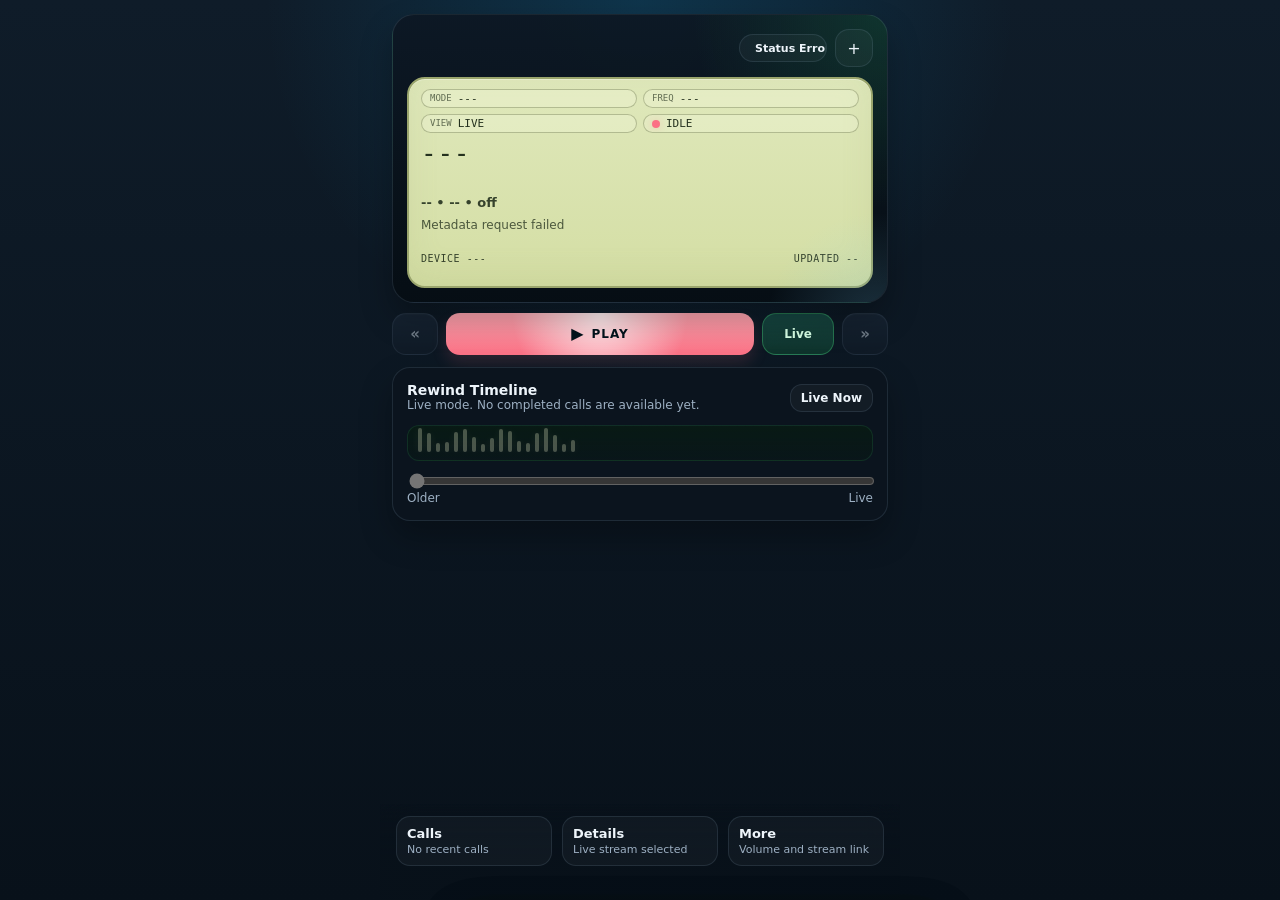
==== webui/m/index.html @ a63bd7bd "Add radio and mobile web UI framework" ====
﻿<!doctype html>
<html lang="en">
<head>
    <meta charset="utf-8">
    <meta name="viewport" content="width=device-width, initial-scale=1, viewport-fit=cover">
    <meta name="theme-color" content="#08111a">
    <meta name="apple-mobile-web-app-capable" content="yes">
    <meta name="apple-mobile-web-app-status-bar-style" content="black-translucent">
    <meta name="apple-mobile-web-app-title" content="Scanner Mobile">
    <link rel="manifest" href="/m/manifest.webmanifest">
    <title>Scanner Mobile</title>
    <style>
        @font-face {
            font-family: 'PixelSplitter';
            font-style: normal;
            font-display: swap;
            font-weight: 700;
            src: url('/fonts/PixelSplitter-Bold.ttf') format('truetype');
        }
        :root {
            color-scheme: dark;
            --bg: #08111a;
            --bg2: #0f1c29;
            --panel: rgba(12, 21, 31, 0.9);
            --panel-strong: rgba(7, 14, 22, 0.96);
            --line: rgba(124, 148, 173, 0.18);
            --text: #eef5fb;
            --muted: #9db0c3;
            --accent-strong: #0ea5e9;
            --live: #22c55e;
            --warn: #f59e0b;
            --bad: #fb7185;
            --replay: #93c5fd;
            --lcd: #d4dea4;
            --lcdb: #9aa56d;
            --lcdfg: #24311e;
            --shadow: 0 16px 32px rgba(0, 0, 0, 0.28);
            --radius-panel: 22px;
            --radius-card: 18px;
            --radius-control: 14px;
            --radius-chip: 12px;
            --safe-bottom: max(18px, env(safe-area-inset-bottom));
            --safe-top: max(14px, env(safe-area-inset-top));
        }
        * { box-sizing: border-box; -webkit-tap-highlight-color: transparent; }
        html, body {
            margin: 0;
            min-height: 100%;
            background: radial-gradient(circle at top, rgba(14, 165, 233, 0.18), transparent 34%), linear-gradient(180deg, var(--bg2), var(--bg));
            color: var(--text);
            font-family: system-ui, -apple-system, BlinkMacSystemFont, "Segoe UI", Roboto, "Helvetica Neue", Arial, sans-serif;
        }
        body { overflow-x: hidden; }
        button, input { font: inherit; }
        .app { min-height: 100vh; display: flex; flex-direction: column; width: min(100%, 520px); padding: var(--safe-top) 12px calc(120px + var(--safe-bottom)); margin: 0 auto; }
        .eyebrow, .mini-label { font-size: 11px; letter-spacing: 0.14em; text-transform: uppercase; color: var(--muted); }
        .hero {
            position: relative; padding: 14px; border-radius: var(--radius-panel); border: 1px solid var(--line);
            background: radial-gradient(circle at top right, rgba(34, 197, 94, 0.16), transparent 34%), linear-gradient(180deg, rgba(13, 24, 36, 0.96), rgba(6, 13, 20, 0.96));
            box-shadow: var(--shadow); overflow: hidden;
        }
        .hero::after {
            content: ""; position: absolute; inset: auto -20% -45% auto; width: 220px; height: 220px; border-radius: 50%;
            background: radial-gradient(circle, rgba(125, 211, 252, 0.18), transparent 70%); pointer-events: none;
        }
        .hero-top { display: flex; justify-content: flex-end; gap: 8px; align-items: center; margin-bottom: 10px; flex-wrap: wrap; }
        .hero-actions { display: flex; align-items: center; gap: 8px; margin-left: auto; min-width: 0; }
        .badge {
            display: inline-flex; align-items: center; gap: 6px; min-height: 28px; max-width: 88px; padding: 0 9px; border-radius: 14px;
            border: 1px solid var(--line); background: rgba(255, 255, 255, 0.035); color: var(--text); font-size: 11px; font-weight: 700; line-height: 1;
            overflow: hidden; white-space: nowrap; text-overflow: ellipsis;
        }
        .badge-dot { width: 10px; height: 10px; border-radius: 50%; background: #526274; }
        .badge.is-live .badge-dot { background: var(--live); box-shadow: 0 0 14px rgba(34, 197, 94, 0.5); }
        .badge.is-replay .badge-dot { background: var(--replay); box-shadow: 0 0 14px rgba(147, 197, 253, 0.42); }
        .badge.is-paused .badge-dot { background: var(--warn); box-shadow: 0 0 14px rgba(245, 158, 11, 0.42); }
        .badge.is-offline .badge-dot { background: var(--bad); box-shadow: 0 0 14px rgba(251, 113, 133, 0.32); }
        .icon-btn, .ghost-btn, .fab, .sheet-action, .call-row { appearance: none; border: 0; color: inherit; }
        .icon-btn, .ghost-btn, .sheet-action { border-radius: var(--radius-control); border: 1px solid var(--line); background: rgba(255, 255, 255, 0.035); cursor: pointer; }
        .icon-btn { width: 38px; height: 38px; display: inline-flex; align-items: center; justify-content: center; font-size: 16px; flex: 0 0 auto; }
        .hero-body { display: grid; gap: 10px; min-width: 0; }
        .lcdshell {
            background: linear-gradient(180deg, #dfe8bb, var(--lcd));
            color: var(--lcdfg);
            border: 2px solid var(--lcdb);
            border-radius: 18px;
            box-shadow: inset 0 1px 0 rgba(255, 255, 255, 0.3), inset 0 -10px 30px rgba(154, 165, 109, 0.15);
            padding: 10px 12px 11px;
            display: grid;
            grid-template-rows: auto 92px 42px;
            min-width: 0;
            overflow: hidden;
        }
        .lcdtop, .lcdbottom {
            display: flex; align-items: center; justify-content: space-between; gap: 8px; min-width: 0;
            font-family: "PixelSplitter", Consolas, "Lucida Console", monospace;
            text-transform: uppercase;
        }
        .lcdtop { margin-bottom: 8px; }
        .lcdbottom { margin-top: 8px; font-size: 10px; letter-spacing: 0.05em; opacity: 0.9; }
        .lcdbottom > div { min-width: 0; overflow: hidden; text-overflow: ellipsis; white-space: nowrap; }
        .lcdchips { display: grid; grid-template-columns: repeat(2, minmax(0, 1fr)); gap: 6px; width: 100%; min-width: 0; }
        .lcdchip {
            display: inline-flex; align-items: center; gap: 6px; min-width: 0; width: 100%;
            padding: 3px 8px; border-radius: 10px; border: 1px solid rgba(108, 118, 74, 0.42);
            background: rgba(247, 250, 226, 0.28); font-family: "PixelSplitter", Consolas, monospace;
            white-space: nowrap; overflow: hidden; text-overflow: ellipsis; line-height: 1;
        }
        .lcdchip .tiny { font-size: 9px; opacity: 0.68; flex: 0 0 auto; }
        .lcdchip .value { font-size: 11px; overflow: hidden; text-overflow: ellipsis; white-space: nowrap; min-width: 0; }
        .lcdchip.mode .value { max-width: 7ch; }
        .lcdchip.freq .value { max-width: 8ch; }
        .lcdchip.system .value { max-width: 7ch; }
        .lcdchip.stream .value { max-width: 4ch; }
        .lcdchip .dot { width: 8px; height: 8px; border-radius: 99px; background: #55634a; flex: 0 0 auto; }
        .lcdchip.stream.live .dot { background: var(--live); box-shadow: 0 0 10px rgba(34, 197, 94, 0.45); }
        .lcdchip.stream.replay .dot { background: var(--replay); box-shadow: 0 0 10px rgba(147, 197, 253, 0.38); }
        .lcdchip.stream.paused .dot { background: var(--warn); box-shadow: 0 0 10px rgba(245, 158, 11, 0.38); }
        .lcdchip.stream.offline .dot { background: var(--bad); box-shadow: 0 0 10px rgba(251, 113, 133, 0.32); }
        .channel { display: grid; gap: 6px; grid-template-rows: 48px 16px 16px; min-height: 0; min-width: 0; }
        .channel-name {
            font-family: "PixelSplitter", Consolas, monospace; font-size: clamp(18px, 5.8vw, 26px); line-height: 0.95;
            letter-spacing: 0.03em; text-transform: uppercase; overflow: hidden; overflow-wrap: anywhere; display: -webkit-box;
            -webkit-box-orient: vertical; -webkit-line-clamp: 2; line-clamp: 2; min-height: 1.9em; max-height: 1.9em;
            width: 100%;
        }
        .now-playing { font-size: 13px; line-height: 16px; height: 16px; color: var(--text); white-space: nowrap; overflow: hidden; text-overflow: ellipsis; width: 100%; }
        .subline { color: var(--muted); font-size: 12px; line-height: 16px; height: 16px; white-space: nowrap; overflow: hidden; text-overflow: ellipsis; width: 100%; }
        .lcdshell .now-playing { color: rgba(36, 49, 30, 0.9); font-weight: 600; }
        .lcdshell .subline { color: rgba(36, 49, 30, 0.78); }
        .pill-row { display: flex; gap: 8px; flex-wrap: wrap; }
        .pill { display: inline-flex; align-items: center; min-height: 30px; min-width: 0; max-width: 100%; padding: 0 10px; border-radius: var(--radius-chip); border: 1px solid var(--line); background: rgba(255, 255, 255, 0.035); font-size: 12px; color: var(--muted); overflow: hidden; }
        .pill strong { color: var(--text); margin-left: 6px; font-weight: 700; min-width: 0; overflow: hidden; text-overflow: ellipsis; white-space: nowrap; max-width: 17ch; display: inline-block; }
        .hero-meta { display: grid; gap: 6px; min-width: 0; }
        .control-stack { margin-top: 10px; display: grid; gap: 12px; }
        .transport {
            display: grid; grid-template-columns: 46px minmax(0, 1fr) 72px 46px; gap: 8px; align-items: stretch;
        }
        .transport-btn {
            min-height: 42px; min-width: 0; border-radius: var(--radius-control); border: 1px solid var(--line); background: rgba(255, 255, 255, 0.035);
            color: var(--text); cursor: pointer; font-weight: 700; font-size: 12px;
        }
        .transport-btn.nav-btn {
            background: linear-gradient(180deg, rgba(36, 51, 70, 0.74), rgba(20, 30, 42, 0.92));
            border-color: rgba(125, 148, 173, 0.28);
            color: #dbe7f3;
            font-size: 15px;
            box-shadow: inset 0 1px 0 rgba(255, 255, 255, 0.03);
        }
        .transport-btn:disabled { opacity: 0.45; cursor: not-allowed; }
        .transport-btn.live-btn.is-active {
            background: linear-gradient(180deg, rgba(52, 211, 153, 0.24), rgba(34, 197, 94, 0.16));
            border-color: rgba(74, 222, 128, 0.35);
            color: #d7ffe6;
        }
        .fab {
            min-height: 42px; min-width: 0; width: 100%; padding: 0 12px; border-radius: var(--radius-control); display: inline-flex; justify-content: center; align-items: center; gap: 8px;
            cursor: pointer; color: #02131c; background: linear-gradient(180deg, #8fdcff, #48bdf0);
            box-shadow: 0 6px 14px rgba(14, 165, 233, 0.14); border: 0;
        }
        .fab-label { font-size: 12px; font-weight: 800; letter-spacing: 0.08em; text-transform: uppercase; }
        .fab-glyph { font-size: 16px; line-height: 1; margin-left: 0; }
        .fab.is-paused { background: radial-gradient(circle at top, rgba(255, 255, 255, 0.85), rgba(255, 255, 255, 0) 55%), linear-gradient(180deg, #f7ca71, #f59e0b); box-shadow: 0 8px 16px rgba(245, 158, 11, 0.16); }
        .fab.is-offline { background: radial-gradient(circle at top, rgba(255, 255, 255, 0.82), rgba(255, 255, 255, 0) 55%), linear-gradient(180deg, #fda4af, #fb7185); box-shadow: 0 8px 16px rgba(251, 113, 133, 0.14); }
        .slider-card { padding: 14px; border-radius: var(--radius-card); border: 1px solid var(--line); background: var(--panel); box-shadow: var(--shadow); min-width: 0; overflow: hidden; }
        .slider-top, .slider-bottom { display: flex; align-items: center; justify-content: space-between; gap: 10px; min-width: 0; }
        .slider-top { margin-bottom: 12px; }
        .slider-top > div:first-child { min-width: 0; flex: 1 1 auto; }
        .slider-title { font-size: 14px; font-weight: 700; }
        .slider-caption { color: var(--muted); font-size: 12px; line-height: 1.25; white-space: nowrap; overflow: hidden; text-overflow: ellipsis; }
        .slider-value { text-align: right; font-size: 13px; font-weight: 700; color: var(--text); flex: 0 0 auto; }
        .slider-badge {
            flex: 0 0 auto; min-width: 68px; max-width: 88px; text-align: center; border-radius: var(--radius-chip); padding: 6px 10px;
            border: 1px solid var(--line); background: rgba(255, 255, 255, 0.035); color: var(--text); font-size: 12px; font-weight: 700;
        }
        .timeline-shell { display: grid; gap: 10px; }
        .timeline-notches {
            height: 36px; padding: 8px 10px; border-radius: 12px; border: 1px solid rgba(74, 222, 128, 0.12);
            background: linear-gradient(180deg, rgba(8, 27, 20, 0.9), rgba(9, 23, 24, 0.72));
            display: flex; align-items: flex-end; gap: 5px; overflow: hidden;
        }
        .timeline-notch {
            width: 4px; border-radius: 999px; background: rgba(74, 222, 128, 0.9); box-shadow: 0 0 10px rgba(74, 222, 128, 0.28);
            opacity: 0.92; flex: 0 0 auto;
        }
        .timeline-notch.is-current { background: #f4f7d1; box-shadow: 0 0 10px rgba(244, 247, 209, 0.3); }
        .timeline-notch.is-dim { opacity: 0.28; }
        .timeline { width: 100%; accent-color: var(--accent-strong); }
        .quick-actions {
            position: fixed; left: 50%; bottom: 0; transform: translateX(-50%); width: min(520px, 100%);
            padding: 12px 16px calc(16px + var(--safe-bottom)); display: grid; grid-template-columns: repeat(3, minmax(0, 1fr)); gap: 10px;
            background: linear-gradient(180deg, rgba(8, 17, 26, 0), rgba(8, 17, 26, 0.84) 20%, rgba(8, 17, 26, 0.98) 55%); backdrop-filter: blur(18px);
        }
        .ghost-btn { min-height: 50px; padding: 8px 10px; display: flex; flex-direction: column; justify-content: center; gap: 2px; color: var(--text); cursor: pointer; min-width: 0; }
        .ghost-btn strong { font-size: 13px; font-weight: 700; }
        .ghost-btn span { font-size: 11px; color: var(--muted); white-space: nowrap; overflow: hidden; text-overflow: ellipsis; }
        .sheet-backdrop { position: fixed; inset: 0; background: rgba(0, 0, 0, 0.46); opacity: 0; pointer-events: none; transition: opacity 180ms ease; }
        .sheet-backdrop.is-open { opacity: 1; pointer-events: auto; }
        .sheet {
            position: fixed; inset: auto 0 0; z-index: 20; max-width: 520px; margin: 0 auto; left: 50%; width: min(520px, 100%);
            transform: translate(-50%, calc(100% + 24px)); transition: transform 220ms ease; padding: 10px 14px calc(18px + var(--safe-bottom)); pointer-events: none;
        }
        .sheet.is-open { transform: translate(-50%, 0); pointer-events: auto; }
        .sheet-shell { border-radius: 22px 22px 0 0; border: 1px solid var(--line); background: var(--panel-strong); box-shadow: 0 -20px 36px rgba(0, 0, 0, 0.32); overflow: hidden; }
        .sheet-grab { width: 56px; height: 5px; border-radius: 999px; background: rgba(157, 176, 195, 0.35); margin: 12px auto 4px; }
        .sheet-head { display: flex; align-items: center; justify-content: space-between; gap: 12px; padding: 12px 16px 8px; }
        .sheet-title { font-size: 16px; font-weight: 700; }
        .sheet-content { max-height: min(72vh, 620px); overflow-y: auto; padding: 8px 16px 16px; display: grid; gap: 12px; }
        .sheet-card { border-radius: 16px; border: 1px solid var(--line); background: rgba(255, 255, 255, 0.03); padding: 14px; }
        .kv { display: grid; grid-template-columns: 88px minmax(0, 1fr); gap: 10px; align-items: start; font-size: 14px; line-height: 1.4; }
        .kv + .kv { margin-top: 10px; }
        .kv-key { color: var(--muted); text-transform: uppercase; letter-spacing: 0.08em; font-size: 11px; padding-top: 3px; }
        .kv-value { color: var(--text); word-break: break-word; }
        .call-list { display: grid; gap: 10px; }
        .call-row { width: 100%; text-align: left; padding: 14px; border-radius: 14px; border: 1px solid var(--line); background: rgba(255, 255, 255, 0.03); cursor: pointer; display: grid; gap: 6px; }
        .call-row.is-active { border-color: rgba(125, 211, 252, 0.55); background: rgba(125, 211, 252, 0.09); }
        .call-top { display: flex; align-items: center; justify-content: space-between; gap: 10px; font-size: 14px; font-weight: 700; }
        .call-meta { display: flex; flex-wrap: wrap; gap: 8px; color: var(--muted); font-size: 12px; }
        .sheet-action { min-height: 48px; width: 100%; padding: 0 14px; display: flex; align-items: center; justify-content: space-between; color: var(--text); text-decoration: none; }
        .sheet-action strong { font-size: 14px; }
        .sheet-action span { color: var(--muted); font-size: 13px; }
        .range-row { display: grid; gap: 8px; }
        .range-row input { width: 100%; accent-color: var(--accent-strong); }
        .empty { color: var(--muted); font-size: 14px; line-height: 1.45; }
        @media (max-width: 420px) {
            .hero { padding: 12px; }
            .hero-top { margin-bottom: 8px; }
            .hero-actions { gap: 6px; }
            .badge { max-width: 80px; padding: 0 8px; }
            .lcdtop, .lcdbottom { gap: 6px; }
            .lcdshell { grid-template-rows: auto 88px 38px; }
            .lcdbottom { display: grid; grid-template-columns: minmax(0, 1fr) auto; align-items: end; }
            .lcdchip { padding: 3px 6px; }
            .channel { grid-template-rows: 46px 16px 16px; }
            .channel-name { font-size: clamp(17px, 5.5vw, 24px); }
            .transport { grid-template-columns: 40px minmax(0, 1fr) 56px 40px; gap: 6px; }
            .transport-btn, .fab { min-height: 40px; }
            .transport-btn.nav-btn { font-size: 14px; }
            .fab-label { font-size: 11px; letter-spacing: 0.06em; }
            .slider-top { flex-wrap: wrap; align-items: flex-start; }
            .slider-badge { min-width: 0; }
        }
    </style>
</head>
<body>
    <div class="app">
        <section class="hero">
            <div class="hero-top">
                <div class="hero-actions">
                    <div class="badge is-offline" id="playbackBadge"><span class="badge-dot"></span><span id="playbackState">Stopped</span></div>
                    <button class="icon-btn" id="installButton" type="button" hidden aria-label="Install app">+</button>
                </div>
            </div>
            <div class="hero-body">
                <div class="lcdshell">
                    <div class="lcdtop">
                        <div class="lcdchips">
                            <div class="lcdchip mode"><span class="tiny">Mode</span><span class="value" id="modeValue">---</span></div>
                            <div class="lcdchip freq"><span class="tiny">Freq</span><span class="value" id="freqValue">---</span></div>
                            <div class="lcdchip system"><span class="tiny">View</span><span class="value" id="viewValue">Live</span></div>
                            <div class="lcdchip stream offline" id="streamChip"><span class="dot"></span><span class="value" id="streamMini">Idle</span></div>
                        </div>
                    </div>
                    <div class="channel">
                        <div class="channel-name" id="channelDisplay">---</div>
                        <div class="hero-meta">
                            <div class="now-playing" id="nowPlayingText">Live stream idle</div>
                            <div class="subline" id="sessionState">Waiting for stream metadata</div>
                        </div>
                    </div>
                    <div class="lcdbottom">
                        <div id="deviceValue">Device ---</div>
                        <div id="updatedValue">Updated --</div>
                    </div>
                </div>
            </div>
        </section>
        <section class="control-stack">
            <div class="transport">
                <button class="transport-btn nav-btn" id="prevButton" type="button" aria-label="Previous call">«</button>
                <button class="fab is-offline" id="playButton" type="button"><span class="fab-glyph" id="playGlyph">▶</span><span class="fab-label" id="playLabel">Play</span></button>
                <button class="transport-btn live-btn" id="liveButton" type="button">Live</button>
                <button class="transport-btn nav-btn" id="nextButton" type="button" aria-label="Next call">»</button>
            </div>
            <div class="slider-card">
                <div class="slider-top"><div><div class="slider-title">Rewind Timeline</div><div class="slider-caption" id="sliderCaption">Live mode. Press previous to load the newest recent transmission.</div></div><div class="slider-badge" id="sliderValueLabel">Live Now</div></div>
                <div class="timeline-shell">
                    <div class="timeline-notches" id="timelineNotches" aria-hidden="true"></div>
                    <input class="timeline" id="historySlider" type="range" min="0" max="0" step="1" value="0" disabled>
                </div>
                <div class="slider-bottom"><span class="slider-caption">Older</span><span class="slider-caption">Live</span></div>
            </div>
        </section>
    </div>
    <div class="quick-actions">
        <button class="ghost-btn" id="openCalls" type="button"><strong>Calls</strong><span id="callsSummary">Recent history</span></button>
        <button class="ghost-btn" id="openDetails" type="button"><strong>Details</strong><span id="detailsSummary">Stream info</span></button>
        <button class="ghost-btn" id="openSettings" type="button"><strong>More</strong><span id="settingsSummary">Volume and install</span></button>
    </div>
    <div class="sheet-backdrop" id="sheetBackdrop"></div>
    <section class="sheet" id="callsSheet" aria-hidden="true"><div class="sheet-shell"><div class="sheet-grab"></div><div class="sheet-head"><div><div class="mini-label">Recent Calls</div><div class="sheet-title">Replay History</div></div><button class="icon-btn" data-close-sheet="callsSheet" type="button" aria-label="Close calls">×</button></div><div class="sheet-content"><div class="sheet-card"><div class="empty" id="callsEmpty">Loading recent calls...</div><div class="call-list" id="callsList" hidden></div></div></div></div></section>
    <section class="sheet" id="detailsSheet" aria-hidden="true"><div class="sheet-shell"><div class="sheet-grab"></div><div class="sheet-head"><div><div class="mini-label">Details</div><div class="sheet-title">Stream and Selection</div></div><button class="icon-btn" data-close-sheet="detailsSheet" type="button" aria-label="Close details">×</button></div><div class="sheet-content"><div class="sheet-card"><div class="kv"><div class="kv-key">Selection</div><div class="kv-value" id="selectedLabel">Live stream</div></div><div class="kv"><div class="kv-key">Started</div><div class="kv-value" id="selectedStarted">--</div></div><div class="kv"><div class="kv-key">Duration</div><div class="kv-value" id="selectedDuration">--</div></div><div class="kv"><div class="kv-key">Availability</div><div class="kv-value" id="selectedAvailability">Live</div></div><div class="kv"><div class="kv-key">Status</div><div class="kv-value" id="streamStatusValue">Waiting</div></div><div class="kv"><div class="kv-key">Raw Log</div><div class="kv-value" id="selectedRaw">Live stream follows current scanner metadata.</div></div></div></div></div></section>
    <section class="sheet" id="settingsSheet" aria-hidden="true"><div class="sheet-shell"><div class="sheet-grab"></div><div class="sheet-head"><div><div class="mini-label">More</div><div class="sheet-title">Settings</div></div><button class="icon-btn" data-close-sheet="settingsSheet" type="button" aria-label="Close settings">×</button></div><div class="sheet-content"><div class="sheet-card"><div class="range-row"><div class="mini-label">Volume</div><input id="volumeSlider" type="range" min="0" max="100" value="85"><div class="subline" id="volumeValue">85%</div></div></div><div class="sheet-card"><button class="sheet-action" id="sheetInstallButton" type="button" hidden><strong>Install Mobile App</strong><span>Add to home screen</span></button><a class="sheet-action" id="rawLink" href="#" target="_blank" rel="noopener"><strong>Open Raw Stream</strong><span id="rawLinkLabel">Not available</span></a></div></div></div></section>
    <audio id="mobileAudio" preload="none" playsinline></audio>
    <script>
        const audioEl = document.getElementById('mobileAudio');
        const playButton = document.getElementById('playButton');
        const playGlyph = document.getElementById('playGlyph');
        const playLabel = document.getElementById('playLabel');
        const playbackBadge = document.getElementById('playbackBadge');
        const playbackState = document.getElementById('playbackState');
        const sessionState = document.getElementById('sessionState');
        const channelDisplay = document.getElementById('channelDisplay');
        const nowPlayingText = document.getElementById('nowPlayingText');
        const modeValue = document.getElementById('modeValue');
        const freqValue = document.getElementById('freqValue');
        const deviceValue = document.getElementById('deviceValue');
        const updatedValue = document.getElementById('updatedValue');
        const viewValue = document.getElementById('viewValue');
        const streamMini = document.getElementById('streamMini');
        const streamChip = document.getElementById('streamChip');
        const slider = document.getElementById('historySlider');
        const sliderCaption = document.getElementById('sliderCaption');
        const sliderValueLabel = document.getElementById('sliderValueLabel');
        const timelineNotches = document.getElementById('timelineNotches');
        const callsSummary = document.getElementById('callsSummary');
        const detailsSummary = document.getElementById('detailsSummary');
        const settingsSummary = document.getElementById('settingsSummary');
        const callsEmpty = document.getElementById('callsEmpty');
        const callsList = document.getElementById('callsList');
        const selectedLabel = document.getElementById('selectedLabel');
        const selectedStarted = document.getElementById('selectedStarted');
        const selectedDuration = document.getElementById('selectedDuration');
        const selectedAvailability = document.getElementById('selectedAvailability');
        const streamStatusValue = document.getElementById('streamStatusValue');
        const selectedRaw = document.getElementById('selectedRaw');
        const installButton = document.getElementById('installButton');
        const sheetInstallButton = document.getElementById('sheetInstallButton');
        const rawLink = document.getElementById('rawLink');
        const rawLinkLabel = document.getElementById('rawLinkLabel');
        const volumeSlider = document.getElementById('volumeSlider');
        const volumeValue = document.getElementById('volumeValue');
        const sheetBackdrop = document.getElementById('sheetBackdrop');
        const prevButton = document.getElementById('prevButton');
        const nextButton = document.getElementById('nextButton');
        const liveButton = document.getElementById('liveButton');
        let latestStatus = null, recentCalls = [], selectedCallIndex = -1, selectedCallId = '', playerMode = 'live', peerConnection = null, playerStarting = false, userPaused = false, lastStreamUrl = '', deferredInstallPrompt = null;
        function formatDuration(seconds) { const value = Number(seconds); if (!Number.isFinite(value)) return '--'; const total = Math.max(0, Math.round(value)); const mins = Math.floor(total / 60); const secs = total % 60; return mins ? `${mins}m ${String(secs).padStart(2, '0')}s` : `${secs}s`; }
        function escapeHtml(value) { return String(value || '').replace(/[&<>"']/g, (char) => ({ '&': '&amp;', '<': '&lt;', '>': '&gt;', '"': '&quot;', "'": '&#39;' })[char]); }
        function getSelectedCall() { return playerMode !== 'replay' || selectedCallIndex < 0 || selectedCallIndex >= recentCalls.length ? null : recentCalls[selectedCallIndex] || null; }
        function setSessionState(text) { sessionState.textContent = text; }
        function setPlaybackState(text, stateClass) { playbackState.textContent = text; playbackBadge.classList.remove('is-live', 'is-replay', 'is-paused', 'is-offline'); if (stateClass) playbackBadge.classList.add(stateClass); }
        function setVolume(value) { const next = Math.max(0, Math.min(100, Number(value) || 0)); audioEl.volume = next / 100; volumeSlider.value = String(next); volumeValue.textContent = `${next}%`; }
        function closePeerConnection() { if (!peerConnection) return; try { peerConnection.ontrack = null; } catch (err) {} try { peerConnection.close(); } catch (err) {} peerConnection = null; }
        function clearAudioSource() { audioEl.pause(); audioEl.removeAttribute('src'); audioEl.srcObject = null; audioEl.load(); }
        function closePlayer() { closePeerConnection(); clearAudioSource(); playerStarting = false; updateUi(); }
        function waitForIceComplete(pc, timeoutMs) { return new Promise((resolve) => { if (pc.iceGatheringState === 'complete') { resolve(); return; } const timeout = setTimeout(done, timeoutMs); function onChange() { if (pc.iceGatheringState === 'complete') done(); } function done() { clearTimeout(timeout); pc.removeEventListener('icegatheringstatechange', onChange); resolve(); } pc.addEventListener('icegatheringstatechange', onChange); }); }
        function sliderIndexFromValue(value) { const total = recentCalls.length; if (!total || value >= total) return -1; return total - 1 - value; }
        function sliderValueFromIndex(index) { return index < 0 ? recentCalls.length : recentCalls.length - 1 - index; }
        function setMediaAction(action, handler) { if (!('mediaSession' in navigator)) return; try { navigator.mediaSession.setActionHandler(action, handler); } catch (err) {} }
        function updateTimelineNotches() {
            const total = Math.max(12, Math.min(30, recentCalls.length || 18));
            const currentValue = playerMode === 'live' ? recentCalls.length : sliderValueFromIndex(selectedCallIndex);
            const livePosition = recentCalls.length;
            const items = [];
            for (let i = 0; i < total; i += 1) {
                const ratio = total === 1 ? 1 : i / (total - 1);
                const height = 8 + Math.round((Math.sin((i + 1) * 1.37) * 0.5 + 0.5) * 16);
                let className = 'timeline-notch';
                if (!recentCalls.length) className += ' is-dim';
                const mappedValue = Math.round(ratio * livePosition);
                if (mappedValue === currentValue) className += ' is-current';
                items.push(`<span class="${className}" style="height:${height}px"></span>`);
            }
            timelineNotches.innerHTML = items.join('');
        }
        function updateSliderUi() {
            const total = recentCalls.length;
            slider.disabled = total === 0;
            slider.min = '0';
            slider.max = String(Math.max(0, total));
            slider.value = String(playerMode === 'live' ? total : sliderValueFromIndex(selectedCallIndex));
            if (playerMode === 'live') {
                sliderCaption.textContent = total ? 'Live mode. Press previous to load the newest recent transmission.' : 'Live mode. No completed calls are available yet.';
                sliderValueLabel.textContent = 'Live Now';
            } else {
                const item = getSelectedCall();
                sliderCaption.textContent = item ? `Replay mode. ${item.started_at_label || 'Historic call'}` : 'Replay selected';
                sliderValueLabel.textContent = item ? formatDuration(item.duration_seconds) : 'Replay';
            }
            updateTimelineNotches();
        }
        function updateInstallUi() { const visible = !!deferredInstallPrompt; installButton.hidden = !visible; sheetInstallButton.hidden = !visible; }
        function updateSelectionMeta() { const item = getSelectedCall(); if (!item) { selectedLabel.textContent = 'Live stream'; selectedStarted.textContent = latestStatus && latestStatus.updated_at ? latestStatus.updated_at : '--'; selectedDuration.textContent = 'Live'; selectedAvailability.textContent = latestStatus && latestStatus.streaming_enabled ? 'Live available' : 'Streaming disabled'; selectedRaw.textContent = 'Live stream follows current scanner metadata.'; return; } selectedLabel.textContent = item.label || 'Unknown channel'; selectedStarted.textContent = item.started_at_label || '--'; selectedDuration.textContent = formatDuration(item.duration_seconds); selectedAvailability.textContent = item.file_exists ? 'Replay ready' : 'Audio missing'; selectedRaw.textContent = item.raw_log_line || 'No raw log line available.'; }
        function updateNowPlaying() { const item = getSelectedCall(); const channel = latestStatus && latestStatus.display ? latestStatus.display : '---'; channelDisplay.textContent = item ? (item.label || channel) : channel; if (item) { nowPlayingText.textContent = `${item.frequency || '--'} • ${item.mode || '--'} • replay`; } else { const state = latestStatus ? (latestStatus.stream_status || 'OFF').toUpperCase() : 'OFF'; nowPlayingText.textContent = `${latestStatus && latestStatus.frequency ? latestStatus.frequency : '--'} • ${latestStatus && latestStatus.mode ? latestStatus.mode : '--'} • ${state.toLowerCase()}`; } }
        function updateQuickSummaries() { callsSummary.textContent = recentCalls.length ? `${recentCalls.length} saved calls` : 'No recent calls'; detailsSummary.textContent = playerMode === 'live' ? 'Live stream selected' : 'Replay selected'; settingsSummary.textContent = deferredInstallPrompt ? 'Install available' : 'Volume and stream link'; }
        function updateCallsList() { if (!recentCalls.length) { callsEmpty.hidden = false; callsEmpty.textContent = 'No recent calls are available yet.'; callsList.hidden = true; callsList.innerHTML = ''; return; } callsEmpty.hidden = true; callsList.hidden = false; callsList.innerHTML = recentCalls.map((item, index) => { const isActive = playerMode === 'replay' && index === selectedCallIndex; const availability = item.file_exists ? 'ready' : 'missing'; return `<button class="call-row${isActive ? ' is-active' : ''}" type="button" data-call-index="${index}"><div class="call-top"><span>${escapeHtml(item.label || 'Unknown channel')}</span><span>${escapeHtml(formatDuration(item.duration_seconds))}</span></div><div class="call-meta"><span>${escapeHtml(item.frequency || '--')}</span><span>${escapeHtml(item.mode || '--')}</span><span>${escapeHtml(item.started_at_label || '--')}</span><span>${escapeHtml(availability)}</span></div></button>`; }).join(''); }
        function updateButtons() {
            const isPlaying = !audioEl.paused && !audioEl.ended;
            const liveReady = !!(latestStatus && latestStatus.streaming_enabled && latestStatus.raw_stream_url);
            playLabel.textContent = playerStarting ? 'Wait' : isPlaying ? 'Pause' : 'Play';
            playGlyph.textContent = playerStarting ? '…' : isPlaying ? '❚❚' : '▶';
            playButton.classList.remove('is-paused', 'is-offline');
            liveButton.classList.toggle('is-active', playerMode === 'live');
            prevButton.disabled = !recentCalls.length || (playerMode === 'replay' && selectedCallIndex >= recentCalls.length - 1);
            nextButton.disabled = !recentCalls.length || playerMode === 'live' || selectedCallIndex <= 0;
            if (playerStarting) {
                playButton.classList.add('is-paused');
                setPlaybackState('Connecting', 'is-paused');
            } else if (isPlaying) {
                setPlaybackState(playerMode === 'live' ? 'Playing Live' : 'Playing Replay', playerMode === 'live' ? 'is-live' : 'is-replay');
            } else if (userPaused) {
                playButton.classList.add('is-paused');
                setPlaybackState('Paused', 'is-paused');
            } else if (playerMode === 'live' && !liveReady) {
                playButton.classList.add('is-offline');
                setPlaybackState('Stream Off', 'is-offline');
            } else if (playerMode === 'replay') {
                setPlaybackState('Replay Ready', 'is-replay');
            } else {
                setPlaybackState('Standby Live', 'is-offline');
            }
        }
        function updateDetailsFromStatus() { const streamState = latestStatus ? (latestStatus.stream_status || 'OFF').toUpperCase() : 'OFF'; modeValue.textContent = latestStatus && latestStatus.mode ? latestStatus.mode : '---'; freqValue.textContent = latestStatus && latestStatus.frequency ? latestStatus.frequency : '---'; deviceValue.textContent = `Device ${latestStatus && latestStatus.audio_device ? latestStatus.audio_device : '---'}`; updatedValue.textContent = latestStatus && latestStatus.updated_at ? `Updated ${latestStatus.updated_at}` : 'Updated --'; streamStatusValue.textContent = latestStatus ? `${streamState} • ${latestStatus.streaming_enabled ? 'streaming enabled' : 'streaming disabled'}` : 'Waiting'; const rawUrl = latestStatus && latestStatus.raw_stream_url ? latestStatus.raw_stream_url : ''; rawLink.href = rawUrl ? `${rawUrl}/` : '#'; rawLinkLabel.textContent = rawUrl || 'Not available'; }
        function updateDisplayChips() {
            const playbackText = playbackState.textContent || 'Idle';
            const stateClass = playbackBadge.classList.contains('is-live') ? 'live' : playbackBadge.classList.contains('is-replay') ? 'replay' : playbackBadge.classList.contains('is-paused') ? 'paused' : 'offline';
            streamMini.textContent = stateClass === 'live' ? 'Live' : stateClass === 'replay' ? 'Replay' : stateClass === 'paused' ? 'Pause' : 'Idle';
            viewValue.textContent = playerMode === 'live' ? 'Live' : 'Replay';
            streamChip.classList.remove('live', 'replay', 'paused', 'offline');
            streamChip.classList.add(stateClass);
            streamChip.title = playbackText;
        }
        function updateMediaSession() { if (!('mediaSession' in navigator)) return; const item = getSelectedCall(); const title = item ? (item.label || 'Replay') : (latestStatus && latestStatus.display ? latestStatus.display : 'Scanner Mobile'); const artist = item ? `${item.frequency || '--'} • ${item.mode || '--'}` : `${latestStatus && latestStatus.frequency ? latestStatus.frequency : '--'} • ${latestStatus && latestStatus.mode ? latestStatus.mode : '--'}`; navigator.mediaSession.metadata = new MediaMetadata({ title, artist, album: playerMode === 'live' ? 'Live scanner stream' : 'Recent call replay', artwork: [{ src: '/m/icons/icon-192.png', sizes: '192x192', type: 'image/png' }, { src: '/m/icons/icon-512.png', sizes: '512x512', type: 'image/png' }] }); navigator.mediaSession.playbackState = !audioEl.paused && !audioEl.ended ? 'playing' : 'paused';
        setMediaAction('play', async () => { if (playerMode === 'live' && (!peerConnection || peerConnection.connectionState === 'closed' || peerConnection.connectionState === 'failed')) { userPaused = false; await startLive(false); return; } userPaused = false; await audioEl.play(); updateUi(); });
        setMediaAction('pause', () => { userPaused = true; audioEl.pause(); updateUi(); });
        setMediaAction('previoustrack', async () => { if (!recentCalls.length) return; if (playerMode === 'live') { await playReplay(0, true); return; } const targetIndex = Math.min(recentCalls.length - 1, selectedCallIndex + 1); if (targetIndex !== selectedCallIndex) await playReplay(targetIndex, true); });
        setMediaAction('nexttrack', async () => { if (playerMode !== 'replay' || !recentCalls.length) { await startLive(false); return; } const targetIndex = Math.max(0, selectedCallIndex - 1); if (targetIndex !== selectedCallIndex) { await playReplay(targetIndex, true); } else { await startLive(false); } });
        if (playerMode === 'replay' && Number.isFinite(audioEl.duration) && audioEl.duration > 0) {
            setMediaAction('seekbackward', (details) => { audioEl.currentTime = Math.max(0, audioEl.currentTime - (details.seekOffset || 10)); });
            setMediaAction('seekforward', (details) => { audioEl.currentTime = Math.min(audioEl.duration, audioEl.currentTime + (details.seekOffset || 10)); });
            if ('setPositionState' in navigator.mediaSession) {
                try { navigator.mediaSession.setPositionState({ duration: audioEl.duration, playbackRate: audioEl.playbackRate || 1, position: audioEl.currentTime || 0 }); } catch (err) {}
            }
        } else {
            setMediaAction('seekbackward', null);
            setMediaAction('seekforward', null);
            if ('setPositionState' in navigator.mediaSession) { try { navigator.mediaSession.setPositionState(); } catch (err) {} }
        }}
        function updateUi() { updateNowPlaying(); updateSliderUi(); updateButtons(); updateCallsList(); updateSelectionMeta(); updateDetailsFromStatus(); updateDisplayChips(); updateQuickSummaries(); updateInstallUi(); updateMediaSession(); }
        async function startLive(autoStart) { if (playerStarting) return; if (!latestStatus || !latestStatus.streaming_enabled || !latestStatus.raw_stream_url) { playerMode = 'live'; setSessionState('No stream available'); updateUi(); return; } closePlayer(); playerMode = 'live'; playerStarting = true; userPaused = false; setSessionState('Negotiating live WebRTC session'); updateUi(); try { const pc = new RTCPeerConnection({ iceServers: [] }); peerConnection = pc; pc.addTransceiver('audio', { direction: 'recvonly' }); pc.ontrack = async (event) => { const stream = event.streams[0]; if (!stream) return; audioEl.srcObject = stream; if (!userPaused || autoStart) { try { await audioEl.play(); } catch (err) { setSessionState('Press Play to start live audio'); setPlaybackState('Awaiting Click', 'is-paused'); } } updateUi(); }; pc.onconnectionstatechange = () => { const state = pc.connectionState; if (state === 'connected') { setSessionState('Live audio connected'); } else if (state === 'connecting') { setSessionState('Connecting to live stream'); } else if (state === 'failed' || state === 'disconnected' || state === 'closed') { setSessionState('Connection lost. Press Play to reconnect.'); if (playerMode === 'live') setPlaybackState('Connection Lost', 'is-offline'); } }; const offer = await pc.createOffer(); await pc.setLocalDescription(offer); await waitForIceComplete(pc, 1500); const response = await fetch('/api/whep', { method: 'POST', headers: { 'Content-Type': 'application/sdp' }, body: pc.localDescription.sdp, cache: 'no-store' }); if (!response.ok) throw new Error(`WHEP request failed with status ${response.status}`); const answer = await response.text(); await pc.setRemoteDescription({ type: 'answer', sdp: answer }); setSessionState('Waiting for live audio packets'); } catch (error) { closePlayer(); playerMode = 'live'; setSessionState(error && error.message ? error.message : 'Failed to start live player'); } finally { playerStarting = false; updateUi(); } }
        async function playReplay(index, autoplay) { const item = recentCalls[index]; playerMode = 'replay'; selectedCallIndex = index; selectedCallId = item ? item.id : ''; closePeerConnection(); playerStarting = false; userPaused = false; if (!item) { updateUi(); return; } if (!item.file_exists || !item.playable_url) { clearAudioSource(); setSessionState('Selected call is missing its audio file'); setPlaybackState('Missing File', 'is-offline'); updateUi(); return; } audioEl.pause(); audioEl.srcObject = null; audioEl.src = item.playable_url; audioEl.load(); setSessionState(`Loaded replay from ${item.started_at_label || 'recent history'}`); if (autoplay) { try { await audioEl.play(); } catch (error) { setSessionState('Press Play to start replay audio'); setPlaybackState('Awaiting Click', 'is-paused'); } } updateUi(); }
        function syncSelectionFromRecentCalls() { if (!recentCalls.length) { selectedCallIndex = -1; if (playerMode === 'replay') { selectedCallId = ''; setSessionState('Replay history is empty'); } updateUi(); return; } if (selectedCallId) selectedCallIndex = recentCalls.findIndex((item) => item.id === selectedCallId); if (selectedCallIndex < 0 && playerMode === 'replay') { selectedCallIndex = 0; selectedCallId = recentCalls[0].id; } updateUi(); }
        async function loadRecentCalls() { try { const response = await fetch('/api/radio-calls?limit=30', { cache: 'no-store' }); if (!response.ok) throw new Error(`HTTP ${response.status}`); const payload = await response.json(); recentCalls = Array.isArray(payload.items) ? payload.items : []; syncSelectionFromRecentCalls(); } catch (error) { recentCalls = []; syncSelectionFromRecentCalls(); callsEmpty.textContent = 'Recent calls could not be loaded.'; } }
        async function refreshStatus() { try { const response = await fetch('/api/status', { cache: 'no-store' }); const data = await response.json(); latestStatus = data; const streamState = (data.stream_status || 'OFF').toUpperCase(); const rawUrl = data.raw_stream_url || ''; const ready = data.streaming_enabled && rawUrl && ['LIVE', 'READY'].includes(streamState); if (playerMode === 'live') { if (!ready) { closePeerConnection(); audioEl.pause(); audioEl.srcObject = null; setSessionState(data.streaming_enabled ? 'Waiting for live stream...' : 'Enable streaming in the scanner app'); lastStreamUrl = rawUrl; } else if ((!peerConnection || peerConnection.connectionState === 'closed' || peerConnection.connectionState === 'failed') && !playerStarting && !userPaused) { lastStreamUrl = rawUrl; startLive(true); } else if (rawUrl !== lastStreamUrl && !playerStarting && !userPaused) { lastStreamUrl = rawUrl; startLive(true); } else { lastStreamUrl = rawUrl; } } updateUi(); } catch (error) { setSessionState('Metadata request failed'); if (playerMode === 'live') setPlaybackState('Status Error', 'is-offline'); } }
        function openSheet(id) { document.querySelectorAll('.sheet').forEach((node) => { const isOpen = node.id === id; node.classList.toggle('is-open', isOpen); node.setAttribute('aria-hidden', String(!isOpen)); }); sheetBackdrop.classList.toggle('is-open', !!id); document.body.style.overflow = id ? 'hidden' : ''; }
        function closeSheets() { document.querySelectorAll('.sheet').forEach((node) => { node.classList.remove('is-open'); node.setAttribute('aria-hidden', 'true'); }); sheetBackdrop.classList.remove('is-open'); document.body.style.overflow = ''; }
        async function promptInstall() { if (!deferredInstallPrompt) return; deferredInstallPrompt.prompt(); try { await deferredInstallPrompt.userChoice; } catch (error) {} deferredInstallPrompt = null; updateInstallUi(); }
        async function onPlayButton() { if (playerMode === 'live') { if (!peerConnection || peerConnection.connectionState === 'closed' || peerConnection.connectionState === 'failed') { userPaused = false; await startLive(false); return; } if (audioEl.paused) { userPaused = false; try { await audioEl.play(); setSessionState('Live audio resumed'); } catch (error) { setSessionState('Browser blocked autoplay. Press Play again.'); setPlaybackState('Awaiting Click', 'is-paused'); } } else { userPaused = true; audioEl.pause(); setSessionState('Live audio paused locally'); } } else { const item = getSelectedCall(); if (!item) { setSessionState('Select a recent call first'); } else if (!item.file_exists || !item.playable_url) { setSessionState('This recent call is missing its audio file'); } else if (audioEl.paused) { userPaused = false; try { await audioEl.play(); setSessionState('Replay resumed'); } catch (error) { setSessionState('Press Play again to start replay audio'); } } else { userPaused = true; audioEl.pause(); setSessionState('Replay paused'); } } updateUi(); }
        playButton.addEventListener('click', onPlayButton);
        prevButton.addEventListener('click', async () => {
            if (!recentCalls.length) return;
            if (playerMode === 'live') {
                await playReplay(0, true);
                return;
            }
            const targetIndex = Math.min(recentCalls.length - 1, selectedCallIndex + 1);
            if (targetIndex !== selectedCallIndex) await playReplay(targetIndex, true);
        });
        nextButton.addEventListener('click', async () => {
            if (playerMode !== 'replay' || !recentCalls.length) return;
            const targetIndex = Math.max(0, selectedCallIndex - 1);
            if (targetIndex !== selectedCallIndex) {
                await playReplay(targetIndex, true);
            } else {
                await startLive(false);
            }
        });
        liveButton.addEventListener('click', async () => {
            selectedCallIndex = -1;
            selectedCallId = '';
            await startLive(false);
        });
        slider.addEventListener('input', () => { const total = recentCalls.length; if (!total) return; const value = Number(slider.value); if (value >= total) { sliderCaption.textContent = 'Release to return to live audio'; sliderValueLabel.textContent = 'Live'; return; } const index = sliderIndexFromValue(value); const item = recentCalls[index]; if (item) { sliderCaption.textContent = item.started_at_label || 'Historic call'; sliderValueLabel.textContent = formatDuration(item.duration_seconds); } });
        slider.addEventListener('change', async () => { const total = recentCalls.length; if (!total) return; const value = Number(slider.value); const shouldAutoplay = !audioEl.paused && !userPaused; if (value >= total) { selectedCallIndex = -1; selectedCallId = ''; await startLive(shouldAutoplay); return; } const index = sliderIndexFromValue(value); await playReplay(index, shouldAutoplay); });
        volumeSlider.addEventListener('input', (event) => setVolume(event.target.value));
        document.getElementById('openCalls').addEventListener('click', () => openSheet('callsSheet'));
        document.getElementById('openDetails').addEventListener('click', () => openSheet('detailsSheet'));
        document.getElementById('openSettings').addEventListener('click', () => openSheet('settingsSheet'));
        sheetBackdrop.addEventListener('click', closeSheets);
        document.querySelectorAll('[data-close-sheet]').forEach((button) => button.addEventListener('click', closeSheets));
        callsList.addEventListener('click', async (event) => { const button = event.target.closest('[data-call-index]'); if (!button) return; const index = Number(button.getAttribute('data-call-index')); closeSheets(); await playReplay(index, true); });
        installButton.addEventListener('click', promptInstall);
        sheetInstallButton.addEventListener('click', promptInstall);
        window.addEventListener('beforeinstallprompt', (event) => { event.preventDefault(); deferredInstallPrompt = event; updateInstallUi(); });
        window.addEventListener('appinstalled', () => { deferredInstallPrompt = null; updateInstallUi(); });
        audioEl.addEventListener('play', updateUi);
        audioEl.addEventListener('pause', updateUi);
        audioEl.addEventListener('timeupdate', updateMediaSession);
        audioEl.addEventListener('durationchange', updateMediaSession);
        audioEl.addEventListener('ended', () => { if (playerMode === 'replay') setSessionState('Replay ended. Drag right or press Live to return to the current stream.'); updateUi(); });
        audioEl.addEventListener('error', () => { setSessionState(playerMode === 'live' ? 'Live playback failed' : 'Replay playback failed'); setPlaybackState('Playback Error', 'is-offline'); updateUi(); });
        document.addEventListener('visibilitychange', updateMediaSession);
        if ('serviceWorker' in navigator) window.addEventListener('load', () => { navigator.serviceWorker.register('/m/sw.js', { scope: '/m/' }).catch(() => {}); });
        setVolume(85);
        setPlaybackState('Stopped', 'is-offline');
        updateUi();
        Promise.all([loadRecentCalls(), refreshStatus()]).then(() => { if (latestStatus && latestStatus.streaming_enabled && latestStatus.raw_stream_url) startLive(true); });
        setInterval(refreshStatus, 1000);
        setInterval(loadRecentCalls, 4000);
    </script>
</body>
</html>
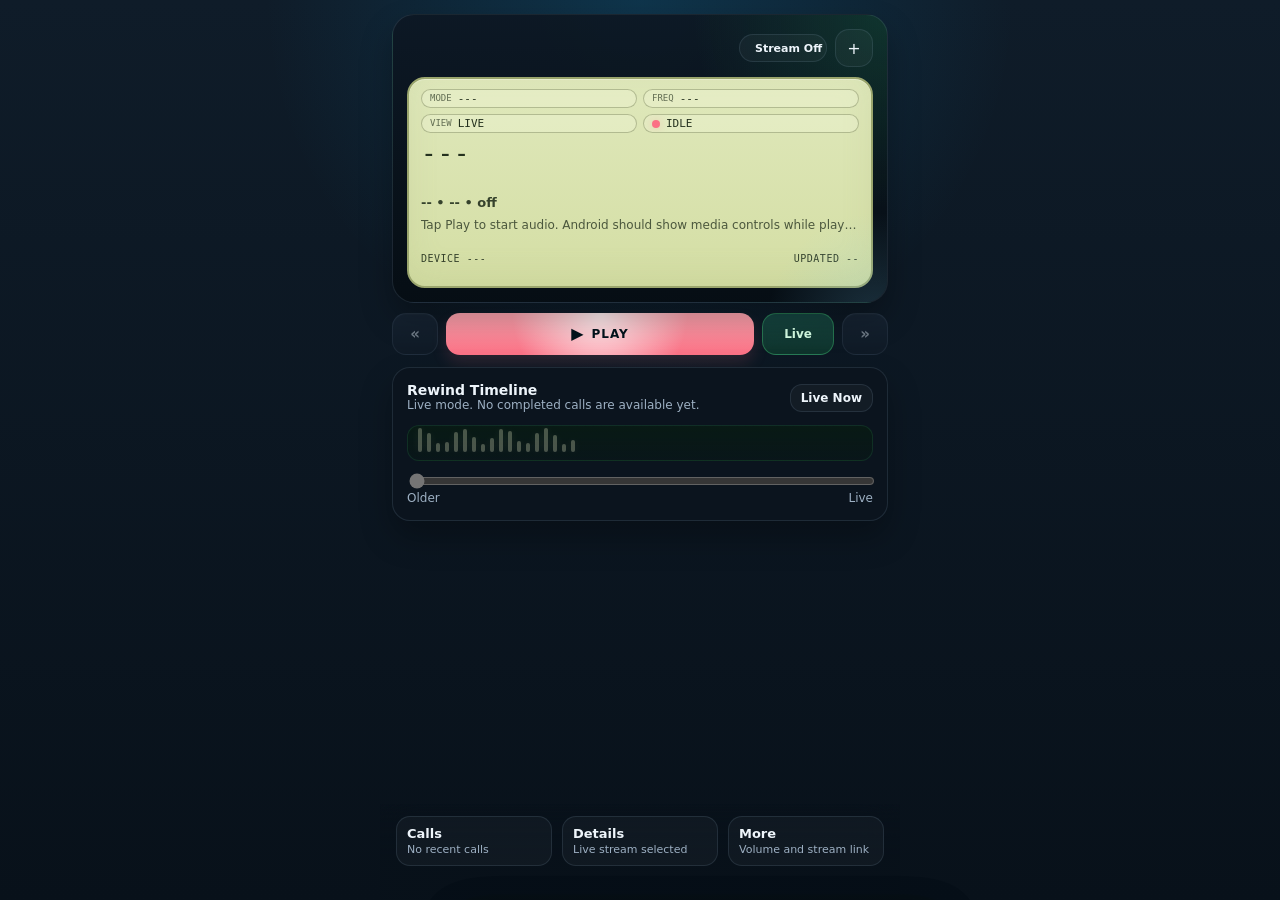
==== commit 36ebb2e0: "package complete Windows migration installer" ====
--- a/webui/m/index.html
+++ b/webui/m/index.html
@@ -277,10 +277,10 @@
         </section>
         <section class="control-stack">
             <div class="transport">
-                <button class="transport-btn nav-btn" id="prevButton" type="button" aria-label="Previous call">«</button>
-                <button class="fab is-offline" id="playButton" type="button"><span class="fab-glyph" id="playGlyph">▶</span><span class="fab-label" id="playLabel">Play</span></button>
+                <button class="transport-btn nav-btn" id="prevButton" type="button" aria-label="Previous call">&laquo;</button>
+                <button class="fab is-offline" id="playButton" type="button"><span class="fab-glyph" id="playGlyph">&#9654;</span><span class="fab-label" id="playLabel">Play</span></button>
                 <button class="transport-btn live-btn" id="liveButton" type="button">Live</button>
-                <button class="transport-btn nav-btn" id="nextButton" type="button" aria-label="Next call">»</button>
+                <button class="transport-btn nav-btn" id="nextButton" type="button" aria-label="Next call">&raquo;</button>
             </div>
             <div class="slider-card">
                 <div class="slider-top"><div><div class="slider-title">Rewind Timeline</div><div class="slider-caption" id="sliderCaption">Live mode. Press previous to load the newest recent transmission.</div></div><div class="slider-badge" id="sliderValueLabel">Live Now</div></div>
@@ -298,9 +298,9 @@
         <button class="ghost-btn" id="openSettings" type="button"><strong>More</strong><span id="settingsSummary">Volume and install</span></button>
     </div>
     <div class="sheet-backdrop" id="sheetBackdrop"></div>
-    <section class="sheet" id="callsSheet" aria-hidden="true"><div class="sheet-shell"><div class="sheet-grab"></div><div class="sheet-head"><div><div class="mini-label">Recent Calls</div><div class="sheet-title">Replay History</div></div><button class="icon-btn" data-close-sheet="callsSheet" type="button" aria-label="Close calls">×</button></div><div class="sheet-content"><div class="sheet-card"><div class="empty" id="callsEmpty">Loading recent calls...</div><div class="call-list" id="callsList" hidden></div></div></div></div></section>
-    <section class="sheet" id="detailsSheet" aria-hidden="true"><div class="sheet-shell"><div class="sheet-grab"></div><div class="sheet-head"><div><div class="mini-label">Details</div><div class="sheet-title">Stream and Selection</div></div><button class="icon-btn" data-close-sheet="detailsSheet" type="button" aria-label="Close details">×</button></div><div class="sheet-content"><div class="sheet-card"><div class="kv"><div class="kv-key">Selection</div><div class="kv-value" id="selectedLabel">Live stream</div></div><div class="kv"><div class="kv-key">Started</div><div class="kv-value" id="selectedStarted">--</div></div><div class="kv"><div class="kv-key">Duration</div><div class="kv-value" id="selectedDuration">--</div></div><div class="kv"><div class="kv-key">Availability</div><div class="kv-value" id="selectedAvailability">Live</div></div><div class="kv"><div class="kv-key">Status</div><div class="kv-value" id="streamStatusValue">Waiting</div></div><div class="kv"><div class="kv-key">Raw Log</div><div class="kv-value" id="selectedRaw">Live stream follows current scanner metadata.</div></div></div></div></div></section>
-    <section class="sheet" id="settingsSheet" aria-hidden="true"><div class="sheet-shell"><div class="sheet-grab"></div><div class="sheet-head"><div><div class="mini-label">More</div><div class="sheet-title">Settings</div></div><button class="icon-btn" data-close-sheet="settingsSheet" type="button" aria-label="Close settings">×</button></div><div class="sheet-content"><div class="sheet-card"><div class="range-row"><div class="mini-label">Volume</div><input id="volumeSlider" type="range" min="0" max="100" value="85"><div class="subline" id="volumeValue">85%</div></div></div><div class="sheet-card"><button class="sheet-action" id="sheetInstallButton" type="button" hidden><strong>Install Mobile App</strong><span>Add to home screen</span></button><a class="sheet-action" id="rawLink" href="#" target="_blank" rel="noopener"><strong>Open Raw Stream</strong><span id="rawLinkLabel">Not available</span></a></div></div></div></section>
+    <section class="sheet" id="callsSheet" aria-hidden="true"><div class="sheet-shell"><div class="sheet-grab"></div><div class="sheet-head"><div><div class="mini-label">Recent Calls</div><div class="sheet-title">Replay History</div></div><button class="icon-btn" data-close-sheet="callsSheet" type="button" aria-label="Close calls">&times;</button></div><div class="sheet-content"><div class="sheet-card"><div class="empty" id="callsEmpty">Loading recent calls...</div><div class="call-list" id="callsList" hidden></div></div></div></div></section>
+    <section class="sheet" id="detailsSheet" aria-hidden="true"><div class="sheet-shell"><div class="sheet-grab"></div><div class="sheet-head"><div><div class="mini-label">Details</div><div class="sheet-title">Stream and Selection</div></div><button class="icon-btn" data-close-sheet="detailsSheet" type="button" aria-label="Close details">&times;</button></div><div class="sheet-content"><div class="sheet-card"><div class="kv"><div class="kv-key">Selection</div><div class="kv-value" id="selectedLabel">Live stream</div></div><div class="kv"><div class="kv-key">Started</div><div class="kv-value" id="selectedStarted">--</div></div><div class="kv"><div class="kv-key">Duration</div><div class="kv-value" id="selectedDuration">--</div></div><div class="kv"><div class="kv-key">Availability</div><div class="kv-value" id="selectedAvailability">Live</div></div><div class="kv"><div class="kv-key">Status</div><div class="kv-value" id="streamStatusValue">Waiting</div></div><div class="kv"><div class="kv-key">Raw Log</div><div class="kv-value" id="selectedRaw">Live stream follows current scanner metadata.</div></div></div></div></div></section>
+    <section class="sheet" id="settingsSheet" aria-hidden="true"><div class="sheet-shell"><div class="sheet-grab"></div><div class="sheet-head"><div><div class="mini-label">More</div><div class="sheet-title">Settings</div></div><button class="icon-btn" data-close-sheet="settingsSheet" type="button" aria-label="Close settings">&times;</button></div><div class="sheet-content"><div class="sheet-card"><div class="range-row"><div class="mini-label">Volume</div><input id="volumeSlider" type="range" min="0" max="100" value="85"><div class="subline" id="volumeValue">85%</div></div></div><div class="sheet-card"><button class="sheet-action" id="sheetInstallButton" type="button" hidden><strong>Install Mobile App</strong><span>Add to home screen</span></button><a class="sheet-action" id="rawLink" href="#" target="_blank" rel="noopener"><strong>Open Raw Stream</strong><span id="rawLinkLabel">Not available</span></a></div></div></div></section>
     <audio id="mobileAudio" preload="none" playsinline></audio>
     <script>
         const audioEl = document.getElementById('mobileAudio');
@@ -344,7 +344,7 @@
         const prevButton = document.getElementById('prevButton');
         const nextButton = document.getElementById('nextButton');
         const liveButton = document.getElementById('liveButton');
-        let latestStatus = null, recentCalls = [], selectedCallIndex = -1, selectedCallId = '', playerMode = 'live', peerConnection = null, playerStarting = false, userPaused = false, lastStreamUrl = '', deferredInstallPrompt = null;
+        let latestStatus = null, recentCalls = [], selectedCallIndex = -1, selectedCallId = '', playerMode = 'live', peerConnection = null, playerStarting = false, userPaused = false, lastStreamUrl = '', deferredInstallPrompt = null, userActivated = false, staleLivePolls = 0, reconnectTimer = null;
         function formatDuration(seconds) { const value = Number(seconds); if (!Number.isFinite(value)) return '--'; const total = Math.max(0, Math.round(value)); const mins = Math.floor(total / 60); const secs = total % 60; return mins ? `${mins}m ${String(secs).padStart(2, '0')}s` : `${secs}s`; }
         function escapeHtml(value) { return String(value || '').replace(/[&<>"']/g, (char) => ({ '&': '&amp;', '<': '&lt;', '>': '&gt;', '"': '&quot;', "'": '&#39;' })[char]); }
         function getSelectedCall() { return playerMode !== 'replay' || selectedCallIndex < 0 || selectedCallIndex >= recentCalls.length ? null : recentCalls[selectedCallIndex] || null; }
@@ -353,8 +353,22 @@
         function setVolume(value) { const next = Math.max(0, Math.min(100, Number(value) || 0)); audioEl.volume = next / 100; volumeSlider.value = String(next); volumeValue.textContent = `${next}%`; }
         function closePeerConnection() { if (!peerConnection) return; try { peerConnection.ontrack = null; } catch (err) {} try { peerConnection.close(); } catch (err) {} peerConnection = null; }
         function clearAudioSource() { audioEl.pause(); audioEl.removeAttribute('src'); audioEl.srcObject = null; audioEl.load(); }
-        function closePlayer() { closePeerConnection(); clearAudioSource(); playerStarting = false; updateUi(); }
-        function waitForIceComplete(pc, timeoutMs) { return new Promise((resolve) => { if (pc.iceGatheringState === 'complete') { resolve(); return; } const timeout = setTimeout(done, timeoutMs); function onChange() { if (pc.iceGatheringState === 'complete') done(); } function done() { clearTimeout(timeout); pc.removeEventListener('icegatheringstatechange', onChange); resolve(); } pc.addEventListener('icegatheringstatechange', onChange); }); }
+        function clearReconnectTimer() { if (!reconnectTimer) return; clearTimeout(reconnectTimer); reconnectTimer = null; }
+        function pausePlayback(message) { userPaused = true; audioEl.pause(); if (message) setSessionState(message); updateUi(); }
+        async function safePlay(messageOnBlock) { try { await audioEl.play(); return true; } catch (error) { if (messageOnBlock) setSessionState(messageOnBlock); return false; } }
+        function stopPlayback(message) { clearReconnectTimer(); closePeerConnection(); clearAudioSource(); playerStarting = false; if (message) setSessionState(message); updateUi(); }
+        function closePlayer() { stopPlayback(''); }
+        function canAutoReconnectLive() { return playerMode === 'live' && userActivated && !userPaused; }
+        function scheduleLiveReconnect(message) {
+            if (!canAutoReconnectLive() || playerStarting || reconnectTimer) return;
+            if (message) setSessionState(message);
+            reconnectTimer = setTimeout(async () => {
+                reconnectTimer = null;
+                if (!canAutoReconnectLive()) return;
+                if (!latestStatus || !latestStatus.streaming_enabled || !latestStatus.raw_stream_url) return;
+                await startLive(true);
+            }, 1200);
+        }        function waitForIceComplete(pc, timeoutMs) { return new Promise((resolve) => { if (pc.iceGatheringState === 'complete') { resolve(); return; } const timeout = setTimeout(done, timeoutMs); function onChange() { if (pc.iceGatheringState === 'complete') done(); } function done() { clearTimeout(timeout); pc.removeEventListener('icegatheringstatechange', onChange); resolve(); } pc.addEventListener('icegatheringstatechange', onChange); }); }
         function sliderIndexFromValue(value) { const total = recentCalls.length; if (!total || value >= total) return -1; return total - 1 - value; }
         function sliderValueFromIndex(index) { return index < 0 ? recentCalls.length : recentCalls.length - 1 - index; }
         function setMediaAction(action, handler) { if (!('mediaSession' in navigator)) return; try { navigator.mediaSession.setActionHandler(action, handler); } catch (err) {} }
@@ -392,14 +406,13 @@
         }
         function updateInstallUi() { const visible = !!deferredInstallPrompt; installButton.hidden = !visible; sheetInstallButton.hidden = !visible; }
         function updateSelectionMeta() { const item = getSelectedCall(); if (!item) { selectedLabel.textContent = 'Live stream'; selectedStarted.textContent = latestStatus && latestStatus.updated_at ? latestStatus.updated_at : '--'; selectedDuration.textContent = 'Live'; selectedAvailability.textContent = latestStatus && latestStatus.streaming_enabled ? 'Live available' : 'Streaming disabled'; selectedRaw.textContent = 'Live stream follows current scanner metadata.'; return; } selectedLabel.textContent = item.label || 'Unknown channel'; selectedStarted.textContent = item.started_at_label || '--'; selectedDuration.textContent = formatDuration(item.duration_seconds); selectedAvailability.textContent = item.file_exists ? 'Replay ready' : 'Audio missing'; selectedRaw.textContent = item.raw_log_line || 'No raw log line available.'; }
-        function updateNowPlaying() { const item = getSelectedCall(); const channel = latestStatus && latestStatus.display ? latestStatus.display : '---'; channelDisplay.textContent = item ? (item.label || channel) : channel; if (item) { nowPlayingText.textContent = `${item.frequency || '--'} • ${item.mode || '--'} • replay`; } else { const state = latestStatus ? (latestStatus.stream_status || 'OFF').toUpperCase() : 'OFF'; nowPlayingText.textContent = `${latestStatus && latestStatus.frequency ? latestStatus.frequency : '--'} • ${latestStatus && latestStatus.mode ? latestStatus.mode : '--'} • ${state.toLowerCase()}`; } }
-        function updateQuickSummaries() { callsSummary.textContent = recentCalls.length ? `${recentCalls.length} saved calls` : 'No recent calls'; detailsSummary.textContent = playerMode === 'live' ? 'Live stream selected' : 'Replay selected'; settingsSummary.textContent = deferredInstallPrompt ? 'Install available' : 'Volume and stream link'; }
+        function updateNowPlaying() { const item = getSelectedCall(); const channel = latestStatus && latestStatus.display ? latestStatus.display : '---'; channelDisplay.textContent = item ? (item.label || channel) : channel; if (item) { nowPlayingText.textContent = `${item.frequency || '--'} • ${item.mode || '--'} • replay`; } else { const state = latestStatus ? (latestStatus.stream_status || 'OFF').toUpperCase() : 'OFF'; nowPlayingText.textContent = `${latestStatus && latestStatus.frequency ? latestStatus.frequency : '--'} • ${latestStatus && latestStatus.mode ? latestStatus.mode : '--'} • ${state.toLowerCase()}`; } }        function updateQuickSummaries() { callsSummary.textContent = recentCalls.length ? `${recentCalls.length} saved calls` : 'No recent calls'; detailsSummary.textContent = playerMode === 'live' ? 'Live stream selected' : 'Replay selected'; settingsSummary.textContent = deferredInstallPrompt ? 'Install available' : 'Volume and stream link'; }
         function updateCallsList() { if (!recentCalls.length) { callsEmpty.hidden = false; callsEmpty.textContent = 'No recent calls are available yet.'; callsList.hidden = true; callsList.innerHTML = ''; return; } callsEmpty.hidden = true; callsList.hidden = false; callsList.innerHTML = recentCalls.map((item, index) => { const isActive = playerMode === 'replay' && index === selectedCallIndex; const availability = item.file_exists ? 'ready' : 'missing'; return `<button class="call-row${isActive ? ' is-active' : ''}" type="button" data-call-index="${index}"><div class="call-top"><span>${escapeHtml(item.label || 'Unknown channel')}</span><span>${escapeHtml(formatDuration(item.duration_seconds))}</span></div><div class="call-meta"><span>${escapeHtml(item.frequency || '--')}</span><span>${escapeHtml(item.mode || '--')}</span><span>${escapeHtml(item.started_at_label || '--')}</span><span>${escapeHtml(availability)}</span></div></button>`; }).join(''); }
         function updateButtons() {
             const isPlaying = !audioEl.paused && !audioEl.ended;
             const liveReady = !!(latestStatus && latestStatus.streaming_enabled && latestStatus.raw_stream_url);
             playLabel.textContent = playerStarting ? 'Wait' : isPlaying ? 'Pause' : 'Play';
-            playGlyph.textContent = playerStarting ? '…' : isPlaying ? '❚❚' : '▶';
+            playGlyph.textContent = playerStarting ? '...' : isPlaying ? '||' : '\u25B6';
             playButton.classList.remove('is-paused', 'is-offline');
             liveButton.classList.toggle('is-active', playerMode === 'live');
             prevButton.disabled = !recentCalls.length || (playerMode === 'replay' && selectedCallIndex >= recentCalls.length - 1);
@@ -421,8 +434,7 @@
                 setPlaybackState('Standby Live', 'is-offline');
             }
         }
-        function updateDetailsFromStatus() { const streamState = latestStatus ? (latestStatus.stream_status || 'OFF').toUpperCase() : 'OFF'; modeValue.textContent = latestStatus && latestStatus.mode ? latestStatus.mode : '---'; freqValue.textContent = latestStatus && latestStatus.frequency ? latestStatus.frequency : '---'; deviceValue.textContent = `Device ${latestStatus && latestStatus.audio_device ? latestStatus.audio_device : '---'}`; updatedValue.textContent = latestStatus && latestStatus.updated_at ? `Updated ${latestStatus.updated_at}` : 'Updated --'; streamStatusValue.textContent = latestStatus ? `${streamState} • ${latestStatus.streaming_enabled ? 'streaming enabled' : 'streaming disabled'}` : 'Waiting'; const rawUrl = latestStatus && latestStatus.raw_stream_url ? latestStatus.raw_stream_url : ''; rawLink.href = rawUrl ? `${rawUrl}/` : '#'; rawLinkLabel.textContent = rawUrl || 'Not available'; }
-        function updateDisplayChips() {
+        function updateDetailsFromStatus() { const streamState = latestStatus ? (latestStatus.stream_status || 'OFF').toUpperCase() : 'OFF'; modeValue.textContent = latestStatus && latestStatus.mode ? latestStatus.mode : '---'; freqValue.textContent = latestStatus && latestStatus.frequency ? latestStatus.frequency : '---'; deviceValue.textContent = `Device ${latestStatus && latestStatus.audio_device ? latestStatus.audio_device : '---'}`; updatedValue.textContent = latestStatus && latestStatus.updated_at ? `Updated ${latestStatus.updated_at}` : 'Updated --'; streamStatusValue.textContent = latestStatus ? `${streamState} • ${latestStatus.streaming_enabled ? 'streaming enabled' : 'streaming disabled'}` : 'Waiting'; const rawUrl = latestStatus && latestStatus.raw_stream_url ? latestStatus.raw_stream_url : ''; rawLink.href = rawUrl ? `${rawUrl}/` : '#'; rawLinkLabel.textContent = rawUrl || 'Not available'; }        function updateDisplayChips() {
             const playbackText = playbackState.textContent || 'Idle';
             const stateClass = playbackBadge.classList.contains('is-live') ? 'live' : playbackBadge.classList.contains('is-replay') ? 'replay' : playbackBadge.classList.contains('is-paused') ? 'paused' : 'offline';
             streamMini.textContent = stateClass === 'live' ? 'Live' : stateClass === 'replay' ? 'Replay' : stateClass === 'paused' ? 'Pause' : 'Idle';
@@ -432,10 +444,10 @@
             streamChip.title = playbackText;
         }
         function updateMediaSession() { if (!('mediaSession' in navigator)) return; const item = getSelectedCall(); const title = item ? (item.label || 'Replay') : (latestStatus && latestStatus.display ? latestStatus.display : 'Scanner Mobile'); const artist = item ? `${item.frequency || '--'} • ${item.mode || '--'}` : `${latestStatus && latestStatus.frequency ? latestStatus.frequency : '--'} • ${latestStatus && latestStatus.mode ? latestStatus.mode : '--'}`; navigator.mediaSession.metadata = new MediaMetadata({ title, artist, album: playerMode === 'live' ? 'Live scanner stream' : 'Recent call replay', artwork: [{ src: '/m/icons/icon-192.png', sizes: '192x192', type: 'image/png' }, { src: '/m/icons/icon-512.png', sizes: '512x512', type: 'image/png' }] }); navigator.mediaSession.playbackState = !audioEl.paused && !audioEl.ended ? 'playing' : 'paused';
-        setMediaAction('play', async () => { if (playerMode === 'live' && (!peerConnection || peerConnection.connectionState === 'closed' || peerConnection.connectionState === 'failed')) { userPaused = false; await startLive(false); return; } userPaused = false; await audioEl.play(); updateUi(); });
-        setMediaAction('pause', () => { userPaused = true; audioEl.pause(); updateUi(); });
-        setMediaAction('previoustrack', async () => { if (!recentCalls.length) return; if (playerMode === 'live') { await playReplay(0, true); return; } const targetIndex = Math.min(recentCalls.length - 1, selectedCallIndex + 1); if (targetIndex !== selectedCallIndex) await playReplay(targetIndex, true); });
-        setMediaAction('nexttrack', async () => { if (playerMode !== 'replay' || !recentCalls.length) { await startLive(false); return; } const targetIndex = Math.max(0, selectedCallIndex - 1); if (targetIndex !== selectedCallIndex) { await playReplay(targetIndex, true); } else { await startLive(false); } });
+        setMediaAction('play', async () => { userActivated = true; if (playerMode === 'live' && (!peerConnection || peerConnection.connectionState === 'closed' || peerConnection.connectionState === 'failed')) { userPaused = false; await startLive(false); return; } userPaused = false; await safePlay(playerMode === 'live' ? 'Press Play again to resume live audio' : 'Press Play again to resume replay audio'); updateUi(); });
+        setMediaAction('pause', () => { pausePlayback(playerMode === 'live' ? 'Live audio paused locally' : 'Replay paused'); });
+        setMediaAction('previoustrack', async () => { if (!recentCalls.length) return; userActivated = true; if (playerMode === 'live') { await playReplay(0, true); return; } const targetIndex = Math.min(recentCalls.length - 1, selectedCallIndex + 1); if (targetIndex !== selectedCallIndex) await playReplay(targetIndex, true); });
+        setMediaAction('nexttrack', async () => { userActivated = true; if (playerMode !== 'replay' || !recentCalls.length) { await startLive(false); return; } const targetIndex = Math.max(0, selectedCallIndex - 1); if (targetIndex !== selectedCallIndex) { await playReplay(targetIndex, true); } else { await startLive(false); } });
         if (playerMode === 'replay' && Number.isFinite(audioEl.duration) && audioEl.duration > 0) {
             setMediaAction('seekbackward', (details) => { audioEl.currentTime = Math.max(0, audioEl.currentTime - (details.seekOffset || 10)); });
             setMediaAction('seekforward', (details) => { audioEl.currentTime = Math.min(audioEl.duration, audioEl.currentTime + (details.seekOffset || 10)); });
@@ -448,19 +460,18 @@
             if ('setPositionState' in navigator.mediaSession) { try { navigator.mediaSession.setPositionState(); } catch (err) {} }
         }}
         function updateUi() { updateNowPlaying(); updateSliderUi(); updateButtons(); updateCallsList(); updateSelectionMeta(); updateDetailsFromStatus(); updateDisplayChips(); updateQuickSummaries(); updateInstallUi(); updateMediaSession(); }
-        async function startLive(autoStart) { if (playerStarting) return; if (!latestStatus || !latestStatus.streaming_enabled || !latestStatus.raw_stream_url) { playerMode = 'live'; setSessionState('No stream available'); updateUi(); return; } closePlayer(); playerMode = 'live'; playerStarting = true; userPaused = false; setSessionState('Negotiating live WebRTC session'); updateUi(); try { const pc = new RTCPeerConnection({ iceServers: [] }); peerConnection = pc; pc.addTransceiver('audio', { direction: 'recvonly' }); pc.ontrack = async (event) => { const stream = event.streams[0]; if (!stream) return; audioEl.srcObject = stream; if (!userPaused || autoStart) { try { await audioEl.play(); } catch (err) { setSessionState('Press Play to start live audio'); setPlaybackState('Awaiting Click', 'is-paused'); } } updateUi(); }; pc.onconnectionstatechange = () => { const state = pc.connectionState; if (state === 'connected') { setSessionState('Live audio connected'); } else if (state === 'connecting') { setSessionState('Connecting to live stream'); } else if (state === 'failed' || state === 'disconnected' || state === 'closed') { setSessionState('Connection lost. Press Play to reconnect.'); if (playerMode === 'live') setPlaybackState('Connection Lost', 'is-offline'); } }; const offer = await pc.createOffer(); await pc.setLocalDescription(offer); await waitForIceComplete(pc, 1500); const response = await fetch('/api/whep', { method: 'POST', headers: { 'Content-Type': 'application/sdp' }, body: pc.localDescription.sdp, cache: 'no-store' }); if (!response.ok) throw new Error(`WHEP request failed with status ${response.status}`); const answer = await response.text(); await pc.setRemoteDescription({ type: 'answer', sdp: answer }); setSessionState('Waiting for live audio packets'); } catch (error) { closePlayer(); playerMode = 'live'; setSessionState(error && error.message ? error.message : 'Failed to start live player'); } finally { playerStarting = false; updateUi(); } }
-        async function playReplay(index, autoplay) { const item = recentCalls[index]; playerMode = 'replay'; selectedCallIndex = index; selectedCallId = item ? item.id : ''; closePeerConnection(); playerStarting = false; userPaused = false; if (!item) { updateUi(); return; } if (!item.file_exists || !item.playable_url) { clearAudioSource(); setSessionState('Selected call is missing its audio file'); setPlaybackState('Missing File', 'is-offline'); updateUi(); return; } audioEl.pause(); audioEl.srcObject = null; audioEl.src = item.playable_url; audioEl.load(); setSessionState(`Loaded replay from ${item.started_at_label || 'recent history'}`); if (autoplay) { try { await audioEl.play(); } catch (error) { setSessionState('Press Play to start replay audio'); setPlaybackState('Awaiting Click', 'is-paused'); } } updateUi(); }
+        async function startLive(autoStart) { if (playerStarting) return; if (!latestStatus || !latestStatus.streaming_enabled || !latestStatus.raw_stream_url) { playerMode = 'live'; setSessionState('No stream available'); updateUi(); return; } clearReconnectTimer(); closePlayer(); playerMode = 'live'; playerStarting = true; userPaused = false; staleLivePolls = 0; lastStreamUrl = latestStatus.raw_stream_url; setSessionState('Negotiating live WebRTC session'); updateUi(); try { const pc = new RTCPeerConnection({ iceServers: [] }); peerConnection = pc; pc.addTransceiver('audio', { direction: 'recvonly' }); pc.ontrack = async (event) => { const stream = event.streams[0]; if (!stream) return; audioEl.srcObject = stream; if (!userPaused || autoStart) { const started = await safePlay('Press Play to start live audio'); if (!started) setPlaybackState('Awaiting Click', 'is-paused'); } updateUi(); }; pc.onconnectionstatechange = () => { const state = pc.connectionState; if (state === 'connected') { staleLivePolls = 0; setSessionState('Live audio connected'); } else if (state === 'connecting') { setSessionState('Connecting to live stream'); } else if (state === 'failed') { if (canAutoReconnectLive()) { scheduleLiveReconnect('Live stream interrupted. Reconnecting...'); } else { setSessionState('Connection lost. Press Play to reconnect.'); if (playerMode === 'live') setPlaybackState('Connection Lost', 'is-offline'); } } else if (state === 'disconnected') { setSessionState('Live stream is unstable. Waiting for audio...'); } else if (state === 'closed') { if (playerMode === 'live' && !userPaused) { setSessionState('Connection closed. Press Play to reconnect.'); setPlaybackState('Connection Lost', 'is-offline'); } } }; const offer = await pc.createOffer(); await pc.setLocalDescription(offer); await waitForIceComplete(pc, 1500); const response = await fetch('/api/whep', { method: 'POST', headers: { 'Content-Type': 'application/sdp' }, body: pc.localDescription.sdp, cache: 'no-store' }); if (!response.ok) throw new Error(`WHEP request failed with status ${response.status}`); const answer = await response.text(); await pc.setRemoteDescription({ type: 'answer', sdp: answer }); setSessionState('Waiting for live audio packets'); } catch (error) { closePlayer(); playerMode = 'live'; if (canAutoReconnectLive()) { scheduleLiveReconnect('Live stream failed. Retrying...'); } else { setSessionState(error && error.message ? error.message : 'Failed to start live player'); } } finally { playerStarting = false; updateUi(); } }
+        async function playReplay(index, autoplay) { const item = recentCalls[index]; playerMode = 'replay'; selectedCallIndex = index; selectedCallId = item ? item.id : ''; clearReconnectTimer(); closePeerConnection(); playerStarting = false; userPaused = false; if (!item) { updateUi(); return; } if (!item.file_exists || !item.playable_url) { clearAudioSource(); setSessionState('Selected call is missing its audio file'); setPlaybackState('Missing File', 'is-offline'); updateUi(); return; } audioEl.pause(); audioEl.srcObject = null; audioEl.src = item.playable_url; audioEl.load(); setSessionState(`Loaded replay from ${item.started_at_label || 'recent history'}`); if (autoplay) { const started = await safePlay('Press Play to start replay audio'); if (!started) setPlaybackState('Awaiting Click', 'is-paused'); } updateUi(); }
         function syncSelectionFromRecentCalls() { if (!recentCalls.length) { selectedCallIndex = -1; if (playerMode === 'replay') { selectedCallId = ''; setSessionState('Replay history is empty'); } updateUi(); return; } if (selectedCallId) selectedCallIndex = recentCalls.findIndex((item) => item.id === selectedCallId); if (selectedCallIndex < 0 && playerMode === 'replay') { selectedCallIndex = 0; selectedCallId = recentCalls[0].id; } updateUi(); }
         async function loadRecentCalls() { try { const response = await fetch('/api/radio-calls?limit=30', { cache: 'no-store' }); if (!response.ok) throw new Error(`HTTP ${response.status}`); const payload = await response.json(); recentCalls = Array.isArray(payload.items) ? payload.items : []; syncSelectionFromRecentCalls(); } catch (error) { recentCalls = []; syncSelectionFromRecentCalls(); callsEmpty.textContent = 'Recent calls could not be loaded.'; } }
-        async function refreshStatus() { try { const response = await fetch('/api/status', { cache: 'no-store' }); const data = await response.json(); latestStatus = data; const streamState = (data.stream_status || 'OFF').toUpperCase(); const rawUrl = data.raw_stream_url || ''; const ready = data.streaming_enabled && rawUrl && ['LIVE', 'READY'].includes(streamState); if (playerMode === 'live') { if (!ready) { closePeerConnection(); audioEl.pause(); audioEl.srcObject = null; setSessionState(data.streaming_enabled ? 'Waiting for live stream...' : 'Enable streaming in the scanner app'); lastStreamUrl = rawUrl; } else if ((!peerConnection || peerConnection.connectionState === 'closed' || peerConnection.connectionState === 'failed') && !playerStarting && !userPaused) { lastStreamUrl = rawUrl; startLive(true); } else if (rawUrl !== lastStreamUrl && !playerStarting && !userPaused) { lastStreamUrl = rawUrl; startLive(true); } else { lastStreamUrl = rawUrl; } } updateUi(); } catch (error) { setSessionState('Metadata request failed'); if (playerMode === 'live') setPlaybackState('Status Error', 'is-offline'); } }
-        function openSheet(id) { document.querySelectorAll('.sheet').forEach((node) => { const isOpen = node.id === id; node.classList.toggle('is-open', isOpen); node.setAttribute('aria-hidden', String(!isOpen)); }); sheetBackdrop.classList.toggle('is-open', !!id); document.body.style.overflow = id ? 'hidden' : ''; }
+        async function refreshStatus() { try { const response = await fetch('/api/status', { cache: 'no-store' }); const data = await response.json(); latestStatus = data; const streamState = (data.stream_status || 'OFF').toUpperCase(); const rawUrl = data.raw_stream_url || ''; const ready = data.streaming_enabled && rawUrl && ['LIVE', 'READY'].includes(streamState); if (playerMode === 'live') { if (!ready) { staleLivePolls += 1; if (staleLivePolls >= 2 && (!peerConnection || peerConnection.connectionState !== 'connected' || audioEl.paused)) { setSessionState(data.streaming_enabled ? 'Waiting for live stream...' : 'Enable streaming in the scanner app'); } lastStreamUrl = rawUrl; } else if ((!peerConnection || peerConnection.connectionState === 'closed' || peerConnection.connectionState === 'failed') && !playerStarting && !userPaused && userActivated) { staleLivePolls = 0; lastStreamUrl = rawUrl; startLive(true); } else if (rawUrl !== lastStreamUrl && !playerStarting && !userPaused && userActivated) { staleLivePolls = 0; lastStreamUrl = rawUrl; startLive(true); } else { staleLivePolls = 0; lastStreamUrl = rawUrl; } } updateUi(); } catch (error) { if (playerMode === 'live') { staleLivePolls += 1; if (staleLivePolls >= 3 && (!peerConnection || peerConnection.connectionState !== 'connected' || audioEl.paused)) { setSessionState('Metadata request failed'); setPlaybackState('Status Error', 'is-offline'); } } } }        function openSheet(id) { document.querySelectorAll('.sheet').forEach((node) => { const isOpen = node.id === id; node.classList.toggle('is-open', isOpen); node.setAttribute('aria-hidden', String(!isOpen)); }); sheetBackdrop.classList.toggle('is-open', !!id); document.body.style.overflow = id ? 'hidden' : ''; }
         function closeSheets() { document.querySelectorAll('.sheet').forEach((node) => { node.classList.remove('is-open'); node.setAttribute('aria-hidden', 'true'); }); sheetBackdrop.classList.remove('is-open'); document.body.style.overflow = ''; }
         async function promptInstall() { if (!deferredInstallPrompt) return; deferredInstallPrompt.prompt(); try { await deferredInstallPrompt.userChoice; } catch (error) {} deferredInstallPrompt = null; updateInstallUi(); }
-        async function onPlayButton() { if (playerMode === 'live') { if (!peerConnection || peerConnection.connectionState === 'closed' || peerConnection.connectionState === 'failed') { userPaused = false; await startLive(false); return; } if (audioEl.paused) { userPaused = false; try { await audioEl.play(); setSessionState('Live audio resumed'); } catch (error) { setSessionState('Browser blocked autoplay. Press Play again.'); setPlaybackState('Awaiting Click', 'is-paused'); } } else { userPaused = true; audioEl.pause(); setSessionState('Live audio paused locally'); } } else { const item = getSelectedCall(); if (!item) { setSessionState('Select a recent call first'); } else if (!item.file_exists || !item.playable_url) { setSessionState('This recent call is missing its audio file'); } else if (audioEl.paused) { userPaused = false; try { await audioEl.play(); setSessionState('Replay resumed'); } catch (error) { setSessionState('Press Play again to start replay audio'); } } else { userPaused = true; audioEl.pause(); setSessionState('Replay paused'); } } updateUi(); }
+        async function onPlayButton() { userActivated = true; if (playerMode === 'live') { if (!peerConnection || peerConnection.connectionState === 'closed' || peerConnection.connectionState === 'failed') { userPaused = false; await startLive(false); return; } if (audioEl.paused) { userPaused = false; const resumed = await safePlay('Browser blocked autoplay. Press Play again.'); if (resumed) setSessionState('Live audio resumed'); else setPlaybackState('Awaiting Click', 'is-paused'); } else { pausePlayback('Live audio paused locally'); return; } } else { const item = getSelectedCall(); if (!item) { setSessionState('Select a recent call first'); } else if (!item.file_exists || !item.playable_url) { setSessionState('This recent call is missing its audio file'); } else if (audioEl.paused) { userPaused = false; const resumed = await safePlay('Press Play again to start replay audio'); if (resumed) setSessionState('Replay resumed'); } else { pausePlayback('Replay paused'); return; } } updateUi(); }
         playButton.addEventListener('click', onPlayButton);
         prevButton.addEventListener('click', async () => {
             if (!recentCalls.length) return;
-            if (playerMode === 'live') {
+            userActivated = true; if (playerMode === 'live') {
                 await playReplay(0, true);
                 return;
             }
@@ -468,7 +479,7 @@
             if (targetIndex !== selectedCallIndex) await playReplay(targetIndex, true);
         });
         nextButton.addEventListener('click', async () => {
-            if (playerMode !== 'replay' || !recentCalls.length) return;
+            userActivated = true; if (playerMode !== 'replay' || !recentCalls.length) return;
             const targetIndex = Math.max(0, selectedCallIndex - 1);
             if (targetIndex !== selectedCallIndex) {
                 await playReplay(targetIndex, true);
@@ -477,35 +488,36 @@
             }
         });
         liveButton.addEventListener('click', async () => {
+            userActivated = true;
             selectedCallIndex = -1;
             selectedCallId = '';
             await startLive(false);
         });
         slider.addEventListener('input', () => { const total = recentCalls.length; if (!total) return; const value = Number(slider.value); if (value >= total) { sliderCaption.textContent = 'Release to return to live audio'; sliderValueLabel.textContent = 'Live'; return; } const index = sliderIndexFromValue(value); const item = recentCalls[index]; if (item) { sliderCaption.textContent = item.started_at_label || 'Historic call'; sliderValueLabel.textContent = formatDuration(item.duration_seconds); } });
-        slider.addEventListener('change', async () => { const total = recentCalls.length; if (!total) return; const value = Number(slider.value); const shouldAutoplay = !audioEl.paused && !userPaused; if (value >= total) { selectedCallIndex = -1; selectedCallId = ''; await startLive(shouldAutoplay); return; } const index = sliderIndexFromValue(value); await playReplay(index, shouldAutoplay); });
+        slider.addEventListener('change', async () => { const total = recentCalls.length; if (!total) return; userActivated = true; const value = Number(slider.value); const shouldAutoplay = !audioEl.paused && !userPaused; if (value >= total) { selectedCallIndex = -1; selectedCallId = ''; await startLive(shouldAutoplay); return; } const index = sliderIndexFromValue(value); await playReplay(index, shouldAutoplay); });
         volumeSlider.addEventListener('input', (event) => setVolume(event.target.value));
         document.getElementById('openCalls').addEventListener('click', () => openSheet('callsSheet'));
         document.getElementById('openDetails').addEventListener('click', () => openSheet('detailsSheet'));
         document.getElementById('openSettings').addEventListener('click', () => openSheet('settingsSheet'));
         sheetBackdrop.addEventListener('click', closeSheets);
         document.querySelectorAll('[data-close-sheet]').forEach((button) => button.addEventListener('click', closeSheets));
-        callsList.addEventListener('click', async (event) => { const button = event.target.closest('[data-call-index]'); if (!button) return; const index = Number(button.getAttribute('data-call-index')); closeSheets(); await playReplay(index, true); });
+        callsList.addEventListener('click', async (event) => { const button = event.target.closest('[data-call-index]'); if (!button) return; userActivated = true; const index = Number(button.getAttribute('data-call-index')); closeSheets(); await playReplay(index, true); });
         installButton.addEventListener('click', promptInstall);
         sheetInstallButton.addEventListener('click', promptInstall);
         window.addEventListener('beforeinstallprompt', (event) => { event.preventDefault(); deferredInstallPrompt = event; updateInstallUi(); });
         window.addEventListener('appinstalled', () => { deferredInstallPrompt = null; updateInstallUi(); });
-        audioEl.addEventListener('play', updateUi);
+        audioEl.addEventListener('play', () => { userPaused = false; clearReconnectTimer(); updateUi(); });
         audioEl.addEventListener('pause', updateUi);
         audioEl.addEventListener('timeupdate', updateMediaSession);
         audioEl.addEventListener('durationchange', updateMediaSession);
         audioEl.addEventListener('ended', () => { if (playerMode === 'replay') setSessionState('Replay ended. Drag right or press Live to return to the current stream.'); updateUi(); });
-        audioEl.addEventListener('error', () => { setSessionState(playerMode === 'live' ? 'Live playback failed' : 'Replay playback failed'); setPlaybackState('Playback Error', 'is-offline'); updateUi(); });
+        audioEl.addEventListener('error', () => { if (playerMode === 'live' && canAutoReconnectLive()) { scheduleLiveReconnect('Live playback failed. Reconnecting...'); } else { setSessionState(playerMode === 'live' ? 'Live playback failed' : 'Replay playback failed'); setPlaybackState('Playback Error', 'is-offline'); } updateUi(); });
         document.addEventListener('visibilitychange', updateMediaSession);
         if ('serviceWorker' in navigator) window.addEventListener('load', () => { navigator.serviceWorker.register('/m/sw.js', { scope: '/m/' }).catch(() => {}); });
         setVolume(85);
         setPlaybackState('Stopped', 'is-offline');
         updateUi();
-        Promise.all([loadRecentCalls(), refreshStatus()]).then(() => { if (latestStatus && latestStatus.streaming_enabled && latestStatus.raw_stream_url) startLive(true); });
+        Promise.all([loadRecentCalls(), refreshStatus()]).then(() => { setSessionState('Tap Play to start audio. Android should show media controls while playback is active.'); updateUi(); });
         setInterval(refreshStatus, 1000);
         setInterval(loadRecentCalls, 4000);
     </script>
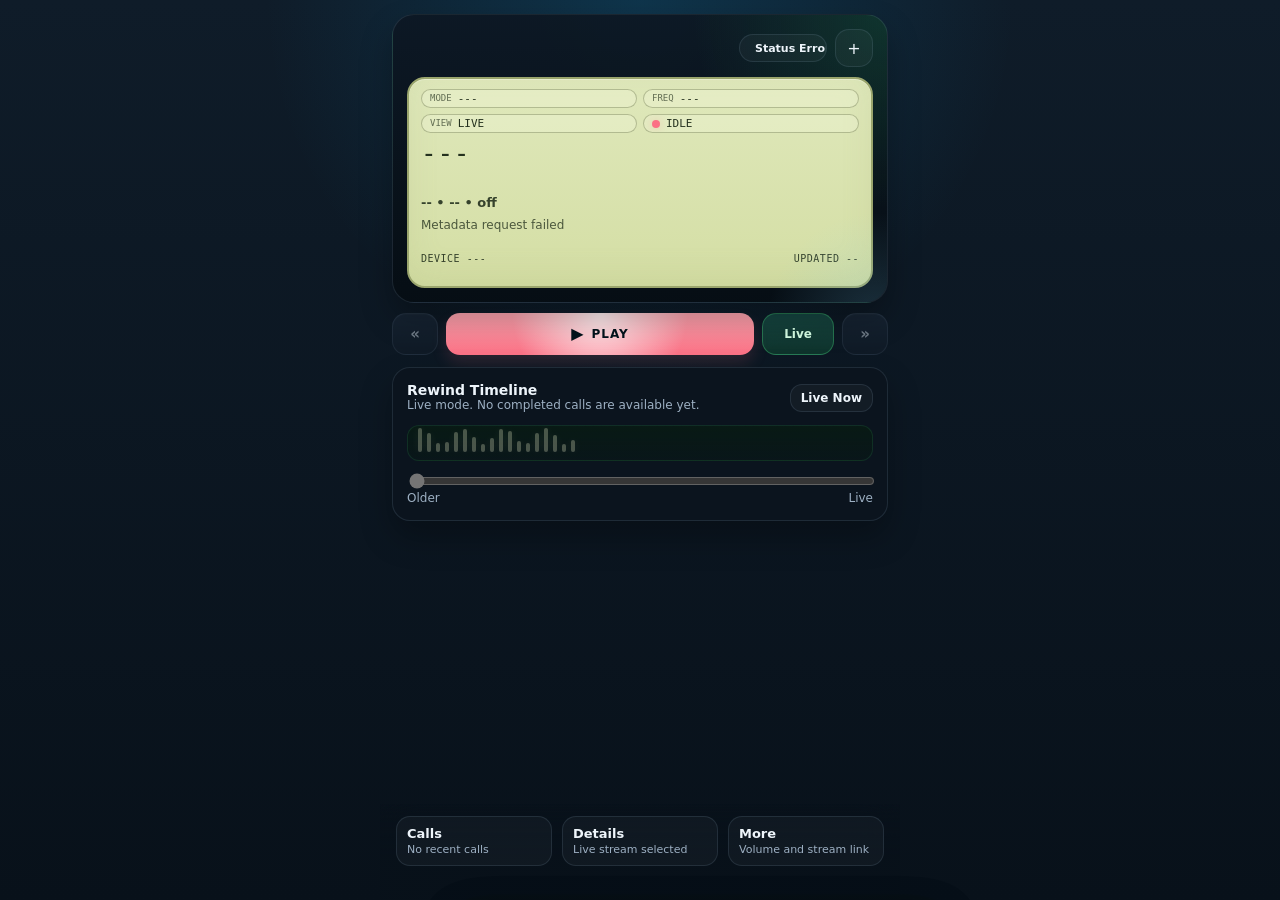
==== commit 2f1f6ad3: "Initial clean XScan migration-ready release" ====
--- a/webui/m/index.html
+++ b/webui/m/index.html
@@ -10,13 +10,6 @@
     <link rel="manifest" href="/m/manifest.webmanifest">
     <title>Scanner Mobile</title>
     <style>
-        @font-face {
-            font-family: 'PixelSplitter';
-            font-style: normal;
-            font-display: swap;
-            font-weight: 700;
-            src: url('/fonts/PixelSplitter-Bold.ttf') format('truetype');
-        }
         :root {
             color-scheme: dark;
             --bg: #08111a;
@@ -93,7 +86,7 @@
         }
         .lcdtop, .lcdbottom {
             display: flex; align-items: center; justify-content: space-between; gap: 8px; min-width: 0;
-            font-family: "PixelSplitter", Consolas, "Lucida Console", monospace;
+            font-family: Consolas, "Lucida Console", monospace;
             text-transform: uppercase;
         }
         .lcdtop { margin-bottom: 8px; }
@@ -103,7 +96,7 @@
         .lcdchip {
             display: inline-flex; align-items: center; gap: 6px; min-width: 0; width: 100%;
             padding: 3px 8px; border-radius: 10px; border: 1px solid rgba(108, 118, 74, 0.42);
-            background: rgba(247, 250, 226, 0.28); font-family: "PixelSplitter", Consolas, monospace;
+            background: rgba(247, 250, 226, 0.28); font-family: Consolas, monospace;
             white-space: nowrap; overflow: hidden; text-overflow: ellipsis; line-height: 1;
         }
         .lcdchip .tiny { font-size: 9px; opacity: 0.68; flex: 0 0 auto; }
@@ -119,7 +112,7 @@
         .lcdchip.stream.offline .dot { background: var(--bad); box-shadow: 0 0 10px rgba(251, 113, 133, 0.32); }
         .channel { display: grid; gap: 6px; grid-template-rows: 48px 16px 16px; min-height: 0; min-width: 0; }
         .channel-name {
-            font-family: "PixelSplitter", Consolas, monospace; font-size: clamp(18px, 5.8vw, 26px); line-height: 0.95;
+            font-family: Consolas, monospace; font-size: clamp(18px, 5.8vw, 26px); line-height: 0.95;
             letter-spacing: 0.03em; text-transform: uppercase; overflow: hidden; overflow-wrap: anywhere; display: -webkit-box;
             -webkit-box-orient: vertical; -webkit-line-clamp: 2; line-clamp: 2; min-height: 1.9em; max-height: 1.9em;
             width: 100%;
@@ -277,10 +270,10 @@
         </section>
         <section class="control-stack">
             <div class="transport">
-                <button class="transport-btn nav-btn" id="prevButton" type="button" aria-label="Previous call">&laquo;</button>
-                <button class="fab is-offline" id="playButton" type="button"><span class="fab-glyph" id="playGlyph">&#9654;</span><span class="fab-label" id="playLabel">Play</span></button>
+                <button class="transport-btn nav-btn" id="prevButton" type="button" aria-label="Previous call">«</button>
+                <button class="fab is-offline" id="playButton" type="button"><span class="fab-glyph" id="playGlyph">▶</span><span class="fab-label" id="playLabel">Play</span></button>
                 <button class="transport-btn live-btn" id="liveButton" type="button">Live</button>
-                <button class="transport-btn nav-btn" id="nextButton" type="button" aria-label="Next call">&raquo;</button>
+                <button class="transport-btn nav-btn" id="nextButton" type="button" aria-label="Next call">»</button>
             </div>
             <div class="slider-card">
                 <div class="slider-top"><div><div class="slider-title">Rewind Timeline</div><div class="slider-caption" id="sliderCaption">Live mode. Press previous to load the newest recent transmission.</div></div><div class="slider-badge" id="sliderValueLabel">Live Now</div></div>
@@ -298,9 +291,9 @@
         <button class="ghost-btn" id="openSettings" type="button"><strong>More</strong><span id="settingsSummary">Volume and install</span></button>
     </div>
     <div class="sheet-backdrop" id="sheetBackdrop"></div>
-    <section class="sheet" id="callsSheet" aria-hidden="true"><div class="sheet-shell"><div class="sheet-grab"></div><div class="sheet-head"><div><div class="mini-label">Recent Calls</div><div class="sheet-title">Replay History</div></div><button class="icon-btn" data-close-sheet="callsSheet" type="button" aria-label="Close calls">&times;</button></div><div class="sheet-content"><div class="sheet-card"><div class="empty" id="callsEmpty">Loading recent calls...</div><div class="call-list" id="callsList" hidden></div></div></div></div></section>
-    <section class="sheet" id="detailsSheet" aria-hidden="true"><div class="sheet-shell"><div class="sheet-grab"></div><div class="sheet-head"><div><div class="mini-label">Details</div><div class="sheet-title">Stream and Selection</div></div><button class="icon-btn" data-close-sheet="detailsSheet" type="button" aria-label="Close details">&times;</button></div><div class="sheet-content"><div class="sheet-card"><div class="kv"><div class="kv-key">Selection</div><div class="kv-value" id="selectedLabel">Live stream</div></div><div class="kv"><div class="kv-key">Started</div><div class="kv-value" id="selectedStarted">--</div></div><div class="kv"><div class="kv-key">Duration</div><div class="kv-value" id="selectedDuration">--</div></div><div class="kv"><div class="kv-key">Availability</div><div class="kv-value" id="selectedAvailability">Live</div></div><div class="kv"><div class="kv-key">Status</div><div class="kv-value" id="streamStatusValue">Waiting</div></div><div class="kv"><div class="kv-key">Raw Log</div><div class="kv-value" id="selectedRaw">Live stream follows current scanner metadata.</div></div></div></div></div></section>
-    <section class="sheet" id="settingsSheet" aria-hidden="true"><div class="sheet-shell"><div class="sheet-grab"></div><div class="sheet-head"><div><div class="mini-label">More</div><div class="sheet-title">Settings</div></div><button class="icon-btn" data-close-sheet="settingsSheet" type="button" aria-label="Close settings">&times;</button></div><div class="sheet-content"><div class="sheet-card"><div class="range-row"><div class="mini-label">Volume</div><input id="volumeSlider" type="range" min="0" max="100" value="85"><div class="subline" id="volumeValue">85%</div></div></div><div class="sheet-card"><button class="sheet-action" id="sheetInstallButton" type="button" hidden><strong>Install Mobile App</strong><span>Add to home screen</span></button><a class="sheet-action" id="rawLink" href="#" target="_blank" rel="noopener"><strong>Open Raw Stream</strong><span id="rawLinkLabel">Not available</span></a></div></div></div></section>
+    <section class="sheet" id="callsSheet" aria-hidden="true"><div class="sheet-shell"><div class="sheet-grab"></div><div class="sheet-head"><div><div class="mini-label">Recent Calls</div><div class="sheet-title">Replay History</div></div><button class="icon-btn" data-close-sheet="callsSheet" type="button" aria-label="Close calls">×</button></div><div class="sheet-content"><div class="sheet-card"><div class="empty" id="callsEmpty">Loading recent calls...</div><div class="call-list" id="callsList" hidden></div></div></div></div></section>
+    <section class="sheet" id="detailsSheet" aria-hidden="true"><div class="sheet-shell"><div class="sheet-grab"></div><div class="sheet-head"><div><div class="mini-label">Details</div><div class="sheet-title">Stream and Selection</div></div><button class="icon-btn" data-close-sheet="detailsSheet" type="button" aria-label="Close details">×</button></div><div class="sheet-content"><div class="sheet-card"><div class="kv"><div class="kv-key">Selection</div><div class="kv-value" id="selectedLabel">Live stream</div></div><div class="kv"><div class="kv-key">Started</div><div class="kv-value" id="selectedStarted">--</div></div><div class="kv"><div class="kv-key">Duration</div><div class="kv-value" id="selectedDuration">--</div></div><div class="kv"><div class="kv-key">Availability</div><div class="kv-value" id="selectedAvailability">Live</div></div><div class="kv"><div class="kv-key">Status</div><div class="kv-value" id="streamStatusValue">Waiting</div></div><div class="kv"><div class="kv-key">Raw Log</div><div class="kv-value" id="selectedRaw">Live stream follows current scanner metadata.</div></div></div></div></div></section>
+    <section class="sheet" id="settingsSheet" aria-hidden="true"><div class="sheet-shell"><div class="sheet-grab"></div><div class="sheet-head"><div><div class="mini-label">More</div><div class="sheet-title">Settings</div></div><button class="icon-btn" data-close-sheet="settingsSheet" type="button" aria-label="Close settings">×</button></div><div class="sheet-content"><div class="sheet-card"><div class="range-row"><div class="mini-label">Volume</div><input id="volumeSlider" type="range" min="0" max="100" value="85"><div class="subline" id="volumeValue">85%</div></div></div><div class="sheet-card"><button class="sheet-action" id="sheetInstallButton" type="button" hidden><strong>Install Mobile App</strong><span>Add to home screen</span></button><a class="sheet-action" id="rawLink" href="#" target="_blank" rel="noopener"><strong>Open Raw Stream</strong><span id="rawLinkLabel">Not available</span></a></div></div></div></section>
     <audio id="mobileAudio" preload="none" playsinline></audio>
     <script>
         const audioEl = document.getElementById('mobileAudio');
@@ -344,7 +337,7 @@
         const prevButton = document.getElementById('prevButton');
         const nextButton = document.getElementById('nextButton');
         const liveButton = document.getElementById('liveButton');
-        let latestStatus = null, recentCalls = [], selectedCallIndex = -1, selectedCallId = '', playerMode = 'live', peerConnection = null, playerStarting = false, userPaused = false, lastStreamUrl = '', deferredInstallPrompt = null, userActivated = false, staleLivePolls = 0, reconnectTimer = null;
+        let latestStatus = null, recentCalls = [], selectedCallIndex = -1, selectedCallId = '', playerMode = 'live', peerConnection = null, playerStarting = false, userPaused = false, lastStreamUrl = '', deferredInstallPrompt = null;
         function formatDuration(seconds) { const value = Number(seconds); if (!Number.isFinite(value)) return '--'; const total = Math.max(0, Math.round(value)); const mins = Math.floor(total / 60); const secs = total % 60; return mins ? `${mins}m ${String(secs).padStart(2, '0')}s` : `${secs}s`; }
         function escapeHtml(value) { return String(value || '').replace(/[&<>"']/g, (char) => ({ '&': '&amp;', '<': '&lt;', '>': '&gt;', '"': '&quot;', "'": '&#39;' })[char]); }
         function getSelectedCall() { return playerMode !== 'replay' || selectedCallIndex < 0 || selectedCallIndex >= recentCalls.length ? null : recentCalls[selectedCallIndex] || null; }
@@ -353,22 +346,8 @@
         function setVolume(value) { const next = Math.max(0, Math.min(100, Number(value) || 0)); audioEl.volume = next / 100; volumeSlider.value = String(next); volumeValue.textContent = `${next}%`; }
         function closePeerConnection() { if (!peerConnection) return; try { peerConnection.ontrack = null; } catch (err) {} try { peerConnection.close(); } catch (err) {} peerConnection = null; }
         function clearAudioSource() { audioEl.pause(); audioEl.removeAttribute('src'); audioEl.srcObject = null; audioEl.load(); }
-        function clearReconnectTimer() { if (!reconnectTimer) return; clearTimeout(reconnectTimer); reconnectTimer = null; }
-        function pausePlayback(message) { userPaused = true; audioEl.pause(); if (message) setSessionState(message); updateUi(); }
-        async function safePlay(messageOnBlock) { try { await audioEl.play(); return true; } catch (error) { if (messageOnBlock) setSessionState(messageOnBlock); return false; } }
-        function stopPlayback(message) { clearReconnectTimer(); closePeerConnection(); clearAudioSource(); playerStarting = false; if (message) setSessionState(message); updateUi(); }
-        function closePlayer() { stopPlayback(''); }
-        function canAutoReconnectLive() { return playerMode === 'live' && userActivated && !userPaused; }
-        function scheduleLiveReconnect(message) {
-            if (!canAutoReconnectLive() || playerStarting || reconnectTimer) return;
-            if (message) setSessionState(message);
-            reconnectTimer = setTimeout(async () => {
-                reconnectTimer = null;
-                if (!canAutoReconnectLive()) return;
-                if (!latestStatus || !latestStatus.streaming_enabled || !latestStatus.raw_stream_url) return;
-                await startLive(true);
-            }, 1200);
-        }        function waitForIceComplete(pc, timeoutMs) { return new Promise((resolve) => { if (pc.iceGatheringState === 'complete') { resolve(); return; } const timeout = setTimeout(done, timeoutMs); function onChange() { if (pc.iceGatheringState === 'complete') done(); } function done() { clearTimeout(timeout); pc.removeEventListener('icegatheringstatechange', onChange); resolve(); } pc.addEventListener('icegatheringstatechange', onChange); }); }
+        function closePlayer() { closePeerConnection(); clearAudioSource(); playerStarting = false; updateUi(); }
+        function waitForIceComplete(pc, timeoutMs) { return new Promise((resolve) => { if (pc.iceGatheringState === 'complete') { resolve(); return; } const timeout = setTimeout(done, timeoutMs); function onChange() { if (pc.iceGatheringState === 'complete') done(); } function done() { clearTimeout(timeout); pc.removeEventListener('icegatheringstatechange', onChange); resolve(); } pc.addEventListener('icegatheringstatechange', onChange); }); }
         function sliderIndexFromValue(value) { const total = recentCalls.length; if (!total || value >= total) return -1; return total - 1 - value; }
         function sliderValueFromIndex(index) { return index < 0 ? recentCalls.length : recentCalls.length - 1 - index; }
         function setMediaAction(action, handler) { if (!('mediaSession' in navigator)) return; try { navigator.mediaSession.setActionHandler(action, handler); } catch (err) {} }
@@ -406,13 +385,14 @@
         }
         function updateInstallUi() { const visible = !!deferredInstallPrompt; installButton.hidden = !visible; sheetInstallButton.hidden = !visible; }
         function updateSelectionMeta() { const item = getSelectedCall(); if (!item) { selectedLabel.textContent = 'Live stream'; selectedStarted.textContent = latestStatus && latestStatus.updated_at ? latestStatus.updated_at : '--'; selectedDuration.textContent = 'Live'; selectedAvailability.textContent = latestStatus && latestStatus.streaming_enabled ? 'Live available' : 'Streaming disabled'; selectedRaw.textContent = 'Live stream follows current scanner metadata.'; return; } selectedLabel.textContent = item.label || 'Unknown channel'; selectedStarted.textContent = item.started_at_label || '--'; selectedDuration.textContent = formatDuration(item.duration_seconds); selectedAvailability.textContent = item.file_exists ? 'Replay ready' : 'Audio missing'; selectedRaw.textContent = item.raw_log_line || 'No raw log line available.'; }
-        function updateNowPlaying() { const item = getSelectedCall(); const channel = latestStatus && latestStatus.display ? latestStatus.display : '---'; channelDisplay.textContent = item ? (item.label || channel) : channel; if (item) { nowPlayingText.textContent = `${item.frequency || '--'} • ${item.mode || '--'} • replay`; } else { const state = latestStatus ? (latestStatus.stream_status || 'OFF').toUpperCase() : 'OFF'; nowPlayingText.textContent = `${latestStatus && latestStatus.frequency ? latestStatus.frequency : '--'} • ${latestStatus && latestStatus.mode ? latestStatus.mode : '--'} • ${state.toLowerCase()}`; } }        function updateQuickSummaries() { callsSummary.textContent = recentCalls.length ? `${recentCalls.length} saved calls` : 'No recent calls'; detailsSummary.textContent = playerMode === 'live' ? 'Live stream selected' : 'Replay selected'; settingsSummary.textContent = deferredInstallPrompt ? 'Install available' : 'Volume and stream link'; }
+        function updateNowPlaying() { const item = getSelectedCall(); const channel = latestStatus && latestStatus.display ? latestStatus.display : '---'; channelDisplay.textContent = item ? (item.label || channel) : channel; if (item) { nowPlayingText.textContent = `${item.frequency || '--'} • ${item.mode || '--'} • replay`; } else { const state = latestStatus ? (latestStatus.stream_status || 'OFF').toUpperCase() : 'OFF'; nowPlayingText.textContent = `${latestStatus && latestStatus.frequency ? latestStatus.frequency : '--'} • ${latestStatus && latestStatus.mode ? latestStatus.mode : '--'} • ${state.toLowerCase()}`; } }
+        function updateQuickSummaries() { callsSummary.textContent = recentCalls.length ? `${recentCalls.length} saved calls` : 'No recent calls'; detailsSummary.textContent = playerMode === 'live' ? 'Live stream selected' : 'Replay selected'; settingsSummary.textContent = deferredInstallPrompt ? 'Install available' : 'Volume and stream link'; }
         function updateCallsList() { if (!recentCalls.length) { callsEmpty.hidden = false; callsEmpty.textContent = 'No recent calls are available yet.'; callsList.hidden = true; callsList.innerHTML = ''; return; } callsEmpty.hidden = true; callsList.hidden = false; callsList.innerHTML = recentCalls.map((item, index) => { const isActive = playerMode === 'replay' && index === selectedCallIndex; const availability = item.file_exists ? 'ready' : 'missing'; return `<button class="call-row${isActive ? ' is-active' : ''}" type="button" data-call-index="${index}"><div class="call-top"><span>${escapeHtml(item.label || 'Unknown channel')}</span><span>${escapeHtml(formatDuration(item.duration_seconds))}</span></div><div class="call-meta"><span>${escapeHtml(item.frequency || '--')}</span><span>${escapeHtml(item.mode || '--')}</span><span>${escapeHtml(item.started_at_label || '--')}</span><span>${escapeHtml(availability)}</span></div></button>`; }).join(''); }
         function updateButtons() {
             const isPlaying = !audioEl.paused && !audioEl.ended;
             const liveReady = !!(latestStatus && latestStatus.streaming_enabled && latestStatus.raw_stream_url);
             playLabel.textContent = playerStarting ? 'Wait' : isPlaying ? 'Pause' : 'Play';
-            playGlyph.textContent = playerStarting ? '...' : isPlaying ? '||' : '\u25B6';
+            playGlyph.textContent = playerStarting ? '…' : isPlaying ? '❚❚' : '▶';
             playButton.classList.remove('is-paused', 'is-offline');
             liveButton.classList.toggle('is-active', playerMode === 'live');
             prevButton.disabled = !recentCalls.length || (playerMode === 'replay' && selectedCallIndex >= recentCalls.length - 1);
@@ -434,7 +414,8 @@
                 setPlaybackState('Standby Live', 'is-offline');
             }
         }
-        function updateDetailsFromStatus() { const streamState = latestStatus ? (latestStatus.stream_status || 'OFF').toUpperCase() : 'OFF'; modeValue.textContent = latestStatus && latestStatus.mode ? latestStatus.mode : '---'; freqValue.textContent = latestStatus && latestStatus.frequency ? latestStatus.frequency : '---'; deviceValue.textContent = `Device ${latestStatus && latestStatus.audio_device ? latestStatus.audio_device : '---'}`; updatedValue.textContent = latestStatus && latestStatus.updated_at ? `Updated ${latestStatus.updated_at}` : 'Updated --'; streamStatusValue.textContent = latestStatus ? `${streamState} • ${latestStatus.streaming_enabled ? 'streaming enabled' : 'streaming disabled'}` : 'Waiting'; const rawUrl = latestStatus && latestStatus.raw_stream_url ? latestStatus.raw_stream_url : ''; rawLink.href = rawUrl ? `${rawUrl}/` : '#'; rawLinkLabel.textContent = rawUrl || 'Not available'; }        function updateDisplayChips() {
+        function updateDetailsFromStatus() { const streamState = latestStatus ? (latestStatus.stream_status || 'OFF').toUpperCase() : 'OFF'; modeValue.textContent = latestStatus && latestStatus.mode ? latestStatus.mode : '---'; freqValue.textContent = latestStatus && latestStatus.frequency ? latestStatus.frequency : '---'; deviceValue.textContent = `Device ${latestStatus && latestStatus.audio_device ? latestStatus.audio_device : '---'}`; updatedValue.textContent = latestStatus && latestStatus.updated_at ? `Updated ${latestStatus.updated_at}` : 'Updated --'; streamStatusValue.textContent = latestStatus ? `${streamState} • ${latestStatus.streaming_enabled ? 'streaming enabled' : 'streaming disabled'}` : 'Waiting'; const rawUrl = latestStatus && latestStatus.raw_stream_url ? latestStatus.raw_stream_url : ''; rawLink.href = rawUrl ? `${rawUrl}/` : '#'; rawLinkLabel.textContent = rawUrl || 'Not available'; }
+        function updateDisplayChips() {
             const playbackText = playbackState.textContent || 'Idle';
             const stateClass = playbackBadge.classList.contains('is-live') ? 'live' : playbackBadge.classList.contains('is-replay') ? 'replay' : playbackBadge.classList.contains('is-paused') ? 'paused' : 'offline';
             streamMini.textContent = stateClass === 'live' ? 'Live' : stateClass === 'replay' ? 'Replay' : stateClass === 'paused' ? 'Pause' : 'Idle';
@@ -444,10 +425,10 @@
             streamChip.title = playbackText;
         }
         function updateMediaSession() { if (!('mediaSession' in navigator)) return; const item = getSelectedCall(); const title = item ? (item.label || 'Replay') : (latestStatus && latestStatus.display ? latestStatus.display : 'Scanner Mobile'); const artist = item ? `${item.frequency || '--'} • ${item.mode || '--'}` : `${latestStatus && latestStatus.frequency ? latestStatus.frequency : '--'} • ${latestStatus && latestStatus.mode ? latestStatus.mode : '--'}`; navigator.mediaSession.metadata = new MediaMetadata({ title, artist, album: playerMode === 'live' ? 'Live scanner stream' : 'Recent call replay', artwork: [{ src: '/m/icons/icon-192.png', sizes: '192x192', type: 'image/png' }, { src: '/m/icons/icon-512.png', sizes: '512x512', type: 'image/png' }] }); navigator.mediaSession.playbackState = !audioEl.paused && !audioEl.ended ? 'playing' : 'paused';
-        setMediaAction('play', async () => { userActivated = true; if (playerMode === 'live' && (!peerConnection || peerConnection.connectionState === 'closed' || peerConnection.connectionState === 'failed')) { userPaused = false; await startLive(false); return; } userPaused = false; await safePlay(playerMode === 'live' ? 'Press Play again to resume live audio' : 'Press Play again to resume replay audio'); updateUi(); });
-        setMediaAction('pause', () => { pausePlayback(playerMode === 'live' ? 'Live audio paused locally' : 'Replay paused'); });
-        setMediaAction('previoustrack', async () => { if (!recentCalls.length) return; userActivated = true; if (playerMode === 'live') { await playReplay(0, true); return; } const targetIndex = Math.min(recentCalls.length - 1, selectedCallIndex + 1); if (targetIndex !== selectedCallIndex) await playReplay(targetIndex, true); });
-        setMediaAction('nexttrack', async () => { userActivated = true; if (playerMode !== 'replay' || !recentCalls.length) { await startLive(false); return; } const targetIndex = Math.max(0, selectedCallIndex - 1); if (targetIndex !== selectedCallIndex) { await playReplay(targetIndex, true); } else { await startLive(false); } });
+        setMediaAction('play', async () => { if (playerMode === 'live' && (!peerConnection || peerConnection.connectionState === 'closed' || peerConnection.connectionState === 'failed')) { userPaused = false; await startLive(false); return; } userPaused = false; await audioEl.play(); updateUi(); });
+        setMediaAction('pause', () => { userPaused = true; audioEl.pause(); updateUi(); });
+        setMediaAction('previoustrack', async () => { if (!recentCalls.length) return; if (playerMode === 'live') { await playReplay(0, true); return; } const targetIndex = Math.min(recentCalls.length - 1, selectedCallIndex + 1); if (targetIndex !== selectedCallIndex) await playReplay(targetIndex, true); });
+        setMediaAction('nexttrack', async () => { if (playerMode !== 'replay' || !recentCalls.length) { await startLive(false); return; } const targetIndex = Math.max(0, selectedCallIndex - 1); if (targetIndex !== selectedCallIndex) { await playReplay(targetIndex, true); } else { await startLive(false); } });
         if (playerMode === 'replay' && Number.isFinite(audioEl.duration) && audioEl.duration > 0) {
             setMediaAction('seekbackward', (details) => { audioEl.currentTime = Math.max(0, audioEl.currentTime - (details.seekOffset || 10)); });
             setMediaAction('seekforward', (details) => { audioEl.currentTime = Math.min(audioEl.duration, audioEl.currentTime + (details.seekOffset || 10)); });
@@ -460,18 +441,19 @@
             if ('setPositionState' in navigator.mediaSession) { try { navigator.mediaSession.setPositionState(); } catch (err) {} }
         }}
         function updateUi() { updateNowPlaying(); updateSliderUi(); updateButtons(); updateCallsList(); updateSelectionMeta(); updateDetailsFromStatus(); updateDisplayChips(); updateQuickSummaries(); updateInstallUi(); updateMediaSession(); }
-        async function startLive(autoStart) { if (playerStarting) return; if (!latestStatus || !latestStatus.streaming_enabled || !latestStatus.raw_stream_url) { playerMode = 'live'; setSessionState('No stream available'); updateUi(); return; } clearReconnectTimer(); closePlayer(); playerMode = 'live'; playerStarting = true; userPaused = false; staleLivePolls = 0; lastStreamUrl = latestStatus.raw_stream_url; setSessionState('Negotiating live WebRTC session'); updateUi(); try { const pc = new RTCPeerConnection({ iceServers: [] }); peerConnection = pc; pc.addTransceiver('audio', { direction: 'recvonly' }); pc.ontrack = async (event) => { const stream = event.streams[0]; if (!stream) return; audioEl.srcObject = stream; if (!userPaused || autoStart) { const started = await safePlay('Press Play to start live audio'); if (!started) setPlaybackState('Awaiting Click', 'is-paused'); } updateUi(); }; pc.onconnectionstatechange = () => { const state = pc.connectionState; if (state === 'connected') { staleLivePolls = 0; setSessionState('Live audio connected'); } else if (state === 'connecting') { setSessionState('Connecting to live stream'); } else if (state === 'failed') { if (canAutoReconnectLive()) { scheduleLiveReconnect('Live stream interrupted. Reconnecting...'); } else { setSessionState('Connection lost. Press Play to reconnect.'); if (playerMode === 'live') setPlaybackState('Connection Lost', 'is-offline'); } } else if (state === 'disconnected') { setSessionState('Live stream is unstable. Waiting for audio...'); } else if (state === 'closed') { if (playerMode === 'live' && !userPaused) { setSessionState('Connection closed. Press Play to reconnect.'); setPlaybackState('Connection Lost', 'is-offline'); } } }; const offer = await pc.createOffer(); await pc.setLocalDescription(offer); await waitForIceComplete(pc, 1500); const response = await fetch('/api/whep', { method: 'POST', headers: { 'Content-Type': 'application/sdp' }, body: pc.localDescription.sdp, cache: 'no-store' }); if (!response.ok) throw new Error(`WHEP request failed with status ${response.status}`); const answer = await response.text(); await pc.setRemoteDescription({ type: 'answer', sdp: answer }); setSessionState('Waiting for live audio packets'); } catch (error) { closePlayer(); playerMode = 'live'; if (canAutoReconnectLive()) { scheduleLiveReconnect('Live stream failed. Retrying...'); } else { setSessionState(error && error.message ? error.message : 'Failed to start live player'); } } finally { playerStarting = false; updateUi(); } }
-        async function playReplay(index, autoplay) { const item = recentCalls[index]; playerMode = 'replay'; selectedCallIndex = index; selectedCallId = item ? item.id : ''; clearReconnectTimer(); closePeerConnection(); playerStarting = false; userPaused = false; if (!item) { updateUi(); return; } if (!item.file_exists || !item.playable_url) { clearAudioSource(); setSessionState('Selected call is missing its audio file'); setPlaybackState('Missing File', 'is-offline'); updateUi(); return; } audioEl.pause(); audioEl.srcObject = null; audioEl.src = item.playable_url; audioEl.load(); setSessionState(`Loaded replay from ${item.started_at_label || 'recent history'}`); if (autoplay) { const started = await safePlay('Press Play to start replay audio'); if (!started) setPlaybackState('Awaiting Click', 'is-paused'); } updateUi(); }
+        async function startLive(autoStart) { if (playerStarting) return; if (!latestStatus || !latestStatus.streaming_enabled || !latestStatus.raw_stream_url) { playerMode = 'live'; setSessionState('No stream available'); updateUi(); return; } closePlayer(); playerMode = 'live'; playerStarting = true; userPaused = false; setSessionState('Negotiating live WebRTC session'); updateUi(); try { const pc = new RTCPeerConnection({ iceServers: [] }); peerConnection = pc; pc.addTransceiver('audio', { direction: 'recvonly' }); pc.ontrack = async (event) => { const stream = event.streams[0]; if (!stream) return; audioEl.srcObject = stream; if (!userPaused || autoStart) { try { await audioEl.play(); } catch (err) { setSessionState('Press Play to start live audio'); setPlaybackState('Awaiting Click', 'is-paused'); } } updateUi(); }; pc.onconnectionstatechange = () => { const state = pc.connectionState; if (state === 'connected') { setSessionState('Live audio connected'); } else if (state === 'connecting') { setSessionState('Connecting to live stream'); } else if (state === 'failed' || state === 'disconnected' || state === 'closed') { setSessionState('Connection lost. Press Play to reconnect.'); if (playerMode === 'live') setPlaybackState('Connection Lost', 'is-offline'); } }; const offer = await pc.createOffer(); await pc.setLocalDescription(offer); await waitForIceComplete(pc, 1500); const response = await fetch('/api/whep', { method: 'POST', headers: { 'Content-Type': 'application/sdp' }, body: pc.localDescription.sdp, cache: 'no-store' }); if (!response.ok) throw new Error(`WHEP request failed with status ${response.status}`); const answer = await response.text(); await pc.setRemoteDescription({ type: 'answer', sdp: answer }); setSessionState('Waiting for live audio packets'); } catch (error) { closePlayer(); playerMode = 'live'; setSessionState(error && error.message ? error.message : 'Failed to start live player'); } finally { playerStarting = false; updateUi(); } }
+        async function playReplay(index, autoplay) { const item = recentCalls[index]; playerMode = 'replay'; selectedCallIndex = index; selectedCallId = item ? item.id : ''; closePeerConnection(); playerStarting = false; userPaused = false; if (!item) { updateUi(); return; } if (!item.file_exists || !item.playable_url) { clearAudioSource(); setSessionState('Selected call is missing its audio file'); setPlaybackState('Missing File', 'is-offline'); updateUi(); return; } audioEl.pause(); audioEl.srcObject = null; audioEl.src = item.playable_url; audioEl.load(); setSessionState(`Loaded replay from ${item.started_at_label || 'recent history'}`); if (autoplay) { try { await audioEl.play(); } catch (error) { setSessionState('Press Play to start replay audio'); setPlaybackState('Awaiting Click', 'is-paused'); } } updateUi(); }
         function syncSelectionFromRecentCalls() { if (!recentCalls.length) { selectedCallIndex = -1; if (playerMode === 'replay') { selectedCallId = ''; setSessionState('Replay history is empty'); } updateUi(); return; } if (selectedCallId) selectedCallIndex = recentCalls.findIndex((item) => item.id === selectedCallId); if (selectedCallIndex < 0 && playerMode === 'replay') { selectedCallIndex = 0; selectedCallId = recentCalls[0].id; } updateUi(); }
         async function loadRecentCalls() { try { const response = await fetch('/api/radio-calls?limit=30', { cache: 'no-store' }); if (!response.ok) throw new Error(`HTTP ${response.status}`); const payload = await response.json(); recentCalls = Array.isArray(payload.items) ? payload.items : []; syncSelectionFromRecentCalls(); } catch (error) { recentCalls = []; syncSelectionFromRecentCalls(); callsEmpty.textContent = 'Recent calls could not be loaded.'; } }
-        async function refreshStatus() { try { const response = await fetch('/api/status', { cache: 'no-store' }); const data = await response.json(); latestStatus = data; const streamState = (data.stream_status || 'OFF').toUpperCase(); const rawUrl = data.raw_stream_url || ''; const ready = data.streaming_enabled && rawUrl && ['LIVE', 'READY'].includes(streamState); if (playerMode === 'live') { if (!ready) { staleLivePolls += 1; if (staleLivePolls >= 2 && (!peerConnection || peerConnection.connectionState !== 'connected' || audioEl.paused)) { setSessionState(data.streaming_enabled ? 'Waiting for live stream...' : 'Enable streaming in the scanner app'); } lastStreamUrl = rawUrl; } else if ((!peerConnection || peerConnection.connectionState === 'closed' || peerConnection.connectionState === 'failed') && !playerStarting && !userPaused && userActivated) { staleLivePolls = 0; lastStreamUrl = rawUrl; startLive(true); } else if (rawUrl !== lastStreamUrl && !playerStarting && !userPaused && userActivated) { staleLivePolls = 0; lastStreamUrl = rawUrl; startLive(true); } else { staleLivePolls = 0; lastStreamUrl = rawUrl; } } updateUi(); } catch (error) { if (playerMode === 'live') { staleLivePolls += 1; if (staleLivePolls >= 3 && (!peerConnection || peerConnection.connectionState !== 'connected' || audioEl.paused)) { setSessionState('Metadata request failed'); setPlaybackState('Status Error', 'is-offline'); } } } }        function openSheet(id) { document.querySelectorAll('.sheet').forEach((node) => { const isOpen = node.id === id; node.classList.toggle('is-open', isOpen); node.setAttribute('aria-hidden', String(!isOpen)); }); sheetBackdrop.classList.toggle('is-open', !!id); document.body.style.overflow = id ? 'hidden' : ''; }
+        async function refreshStatus() { try { const response = await fetch('/api/status', { cache: 'no-store' }); const data = await response.json(); latestStatus = data; const streamState = (data.stream_status || 'OFF').toUpperCase(); const rawUrl = data.raw_stream_url || ''; const ready = data.streaming_enabled && rawUrl && ['LIVE', 'READY'].includes(streamState); if (playerMode === 'live') { if (!ready) { closePeerConnection(); audioEl.pause(); audioEl.srcObject = null; setSessionState(data.streaming_enabled ? 'Waiting for live stream...' : 'Enable streaming in the scanner app'); lastStreamUrl = rawUrl; } else if ((!peerConnection || peerConnection.connectionState === 'closed' || peerConnection.connectionState === 'failed') && !playerStarting && !userPaused) { lastStreamUrl = rawUrl; startLive(true); } else if (rawUrl !== lastStreamUrl && !playerStarting && !userPaused) { lastStreamUrl = rawUrl; startLive(true); } else { lastStreamUrl = rawUrl; } } updateUi(); } catch (error) { setSessionState('Metadata request failed'); if (playerMode === 'live') setPlaybackState('Status Error', 'is-offline'); } }
+        function openSheet(id) { document.querySelectorAll('.sheet').forEach((node) => { const isOpen = node.id === id; node.classList.toggle('is-open', isOpen); node.setAttribute('aria-hidden', String(!isOpen)); }); sheetBackdrop.classList.toggle('is-open', !!id); document.body.style.overflow = id ? 'hidden' : ''; }
         function closeSheets() { document.querySelectorAll('.sheet').forEach((node) => { node.classList.remove('is-open'); node.setAttribute('aria-hidden', 'true'); }); sheetBackdrop.classList.remove('is-open'); document.body.style.overflow = ''; }
         async function promptInstall() { if (!deferredInstallPrompt) return; deferredInstallPrompt.prompt(); try { await deferredInstallPrompt.userChoice; } catch (error) {} deferredInstallPrompt = null; updateInstallUi(); }
-        async function onPlayButton() { userActivated = true; if (playerMode === 'live') { if (!peerConnection || peerConnection.connectionState === 'closed' || peerConnection.connectionState === 'failed') { userPaused = false; await startLive(false); return; } if (audioEl.paused) { userPaused = false; const resumed = await safePlay('Browser blocked autoplay. Press Play again.'); if (resumed) setSessionState('Live audio resumed'); else setPlaybackState('Awaiting Click', 'is-paused'); } else { pausePlayback('Live audio paused locally'); return; } } else { const item = getSelectedCall(); if (!item) { setSessionState('Select a recent call first'); } else if (!item.file_exists || !item.playable_url) { setSessionState('This recent call is missing its audio file'); } else if (audioEl.paused) { userPaused = false; const resumed = await safePlay('Press Play again to start replay audio'); if (resumed) setSessionState('Replay resumed'); } else { pausePlayback('Replay paused'); return; } } updateUi(); }
+        async function onPlayButton() { if (playerMode === 'live') { if (!peerConnection || peerConnection.connectionState === 'closed' || peerConnection.connectionState === 'failed') { userPaused = false; await startLive(false); return; } if (audioEl.paused) { userPaused = false; try { await audioEl.play(); setSessionState('Live audio resumed'); } catch (error) { setSessionState('Browser blocked autoplay. Press Play again.'); setPlaybackState('Awaiting Click', 'is-paused'); } } else { userPaused = true; audioEl.pause(); setSessionState('Live audio paused locally'); } } else { const item = getSelectedCall(); if (!item) { setSessionState('Select a recent call first'); } else if (!item.file_exists || !item.playable_url) { setSessionState('This recent call is missing its audio file'); } else if (audioEl.paused) { userPaused = false; try { await audioEl.play(); setSessionState('Replay resumed'); } catch (error) { setSessionState('Press Play again to start replay audio'); } } else { userPaused = true; audioEl.pause(); setSessionState('Replay paused'); } } updateUi(); }
         playButton.addEventListener('click', onPlayButton);
         prevButton.addEventListener('click', async () => {
             if (!recentCalls.length) return;
-            userActivated = true; if (playerMode === 'live') {
+            if (playerMode === 'live') {
                 await playReplay(0, true);
                 return;
             }
@@ -479,7 +461,7 @@
             if (targetIndex !== selectedCallIndex) await playReplay(targetIndex, true);
         });
         nextButton.addEventListener('click', async () => {
-            userActivated = true; if (playerMode !== 'replay' || !recentCalls.length) return;
+            if (playerMode !== 'replay' || !recentCalls.length) return;
             const targetIndex = Math.max(0, selectedCallIndex - 1);
             if (targetIndex !== selectedCallIndex) {
                 await playReplay(targetIndex, true);
@@ -488,36 +470,35 @@
             }
         });
         liveButton.addEventListener('click', async () => {
-            userActivated = true;
             selectedCallIndex = -1;
             selectedCallId = '';
             await startLive(false);
         });
         slider.addEventListener('input', () => { const total = recentCalls.length; if (!total) return; const value = Number(slider.value); if (value >= total) { sliderCaption.textContent = 'Release to return to live audio'; sliderValueLabel.textContent = 'Live'; return; } const index = sliderIndexFromValue(value); const item = recentCalls[index]; if (item) { sliderCaption.textContent = item.started_at_label || 'Historic call'; sliderValueLabel.textContent = formatDuration(item.duration_seconds); } });
-        slider.addEventListener('change', async () => { const total = recentCalls.length; if (!total) return; userActivated = true; const value = Number(slider.value); const shouldAutoplay = !audioEl.paused && !userPaused; if (value >= total) { selectedCallIndex = -1; selectedCallId = ''; await startLive(shouldAutoplay); return; } const index = sliderIndexFromValue(value); await playReplay(index, shouldAutoplay); });
+        slider.addEventListener('change', async () => { const total = recentCalls.length; if (!total) return; const value = Number(slider.value); const shouldAutoplay = !audioEl.paused && !userPaused; if (value >= total) { selectedCallIndex = -1; selectedCallId = ''; await startLive(shouldAutoplay); return; } const index = sliderIndexFromValue(value); await playReplay(index, shouldAutoplay); });
         volumeSlider.addEventListener('input', (event) => setVolume(event.target.value));
         document.getElementById('openCalls').addEventListener('click', () => openSheet('callsSheet'));
         document.getElementById('openDetails').addEventListener('click', () => openSheet('detailsSheet'));
         document.getElementById('openSettings').addEventListener('click', () => openSheet('settingsSheet'));
         sheetBackdrop.addEventListener('click', closeSheets);
         document.querySelectorAll('[data-close-sheet]').forEach((button) => button.addEventListener('click', closeSheets));
-        callsList.addEventListener('click', async (event) => { const button = event.target.closest('[data-call-index]'); if (!button) return; userActivated = true; const index = Number(button.getAttribute('data-call-index')); closeSheets(); await playReplay(index, true); });
+        callsList.addEventListener('click', async (event) => { const button = event.target.closest('[data-call-index]'); if (!button) return; const index = Number(button.getAttribute('data-call-index')); closeSheets(); await playReplay(index, true); });
         installButton.addEventListener('click', promptInstall);
         sheetInstallButton.addEventListener('click', promptInstall);
         window.addEventListener('beforeinstallprompt', (event) => { event.preventDefault(); deferredInstallPrompt = event; updateInstallUi(); });
         window.addEventListener('appinstalled', () => { deferredInstallPrompt = null; updateInstallUi(); });
-        audioEl.addEventListener('play', () => { userPaused = false; clearReconnectTimer(); updateUi(); });
+        audioEl.addEventListener('play', updateUi);
         audioEl.addEventListener('pause', updateUi);
         audioEl.addEventListener('timeupdate', updateMediaSession);
         audioEl.addEventListener('durationchange', updateMediaSession);
         audioEl.addEventListener('ended', () => { if (playerMode === 'replay') setSessionState('Replay ended. Drag right or press Live to return to the current stream.'); updateUi(); });
-        audioEl.addEventListener('error', () => { if (playerMode === 'live' && canAutoReconnectLive()) { scheduleLiveReconnect('Live playback failed. Reconnecting...'); } else { setSessionState(playerMode === 'live' ? 'Live playback failed' : 'Replay playback failed'); setPlaybackState('Playback Error', 'is-offline'); } updateUi(); });
+        audioEl.addEventListener('error', () => { setSessionState(playerMode === 'live' ? 'Live playback failed' : 'Replay playback failed'); setPlaybackState('Playback Error', 'is-offline'); updateUi(); });
         document.addEventListener('visibilitychange', updateMediaSession);
         if ('serviceWorker' in navigator) window.addEventListener('load', () => { navigator.serviceWorker.register('/m/sw.js', { scope: '/m/' }).catch(() => {}); });
         setVolume(85);
         setPlaybackState('Stopped', 'is-offline');
         updateUi();
-        Promise.all([loadRecentCalls(), refreshStatus()]).then(() => { setSessionState('Tap Play to start audio. Android should show media controls while playback is active.'); updateUi(); });
+        Promise.all([loadRecentCalls(), refreshStatus()]).then(() => { if (latestStatus && latestStatus.streaming_enabled && latestStatus.raw_stream_url) startLive(true); });
         setInterval(refreshStatus, 1000);
         setInterval(loadRecentCalls, 4000);
     </script>
